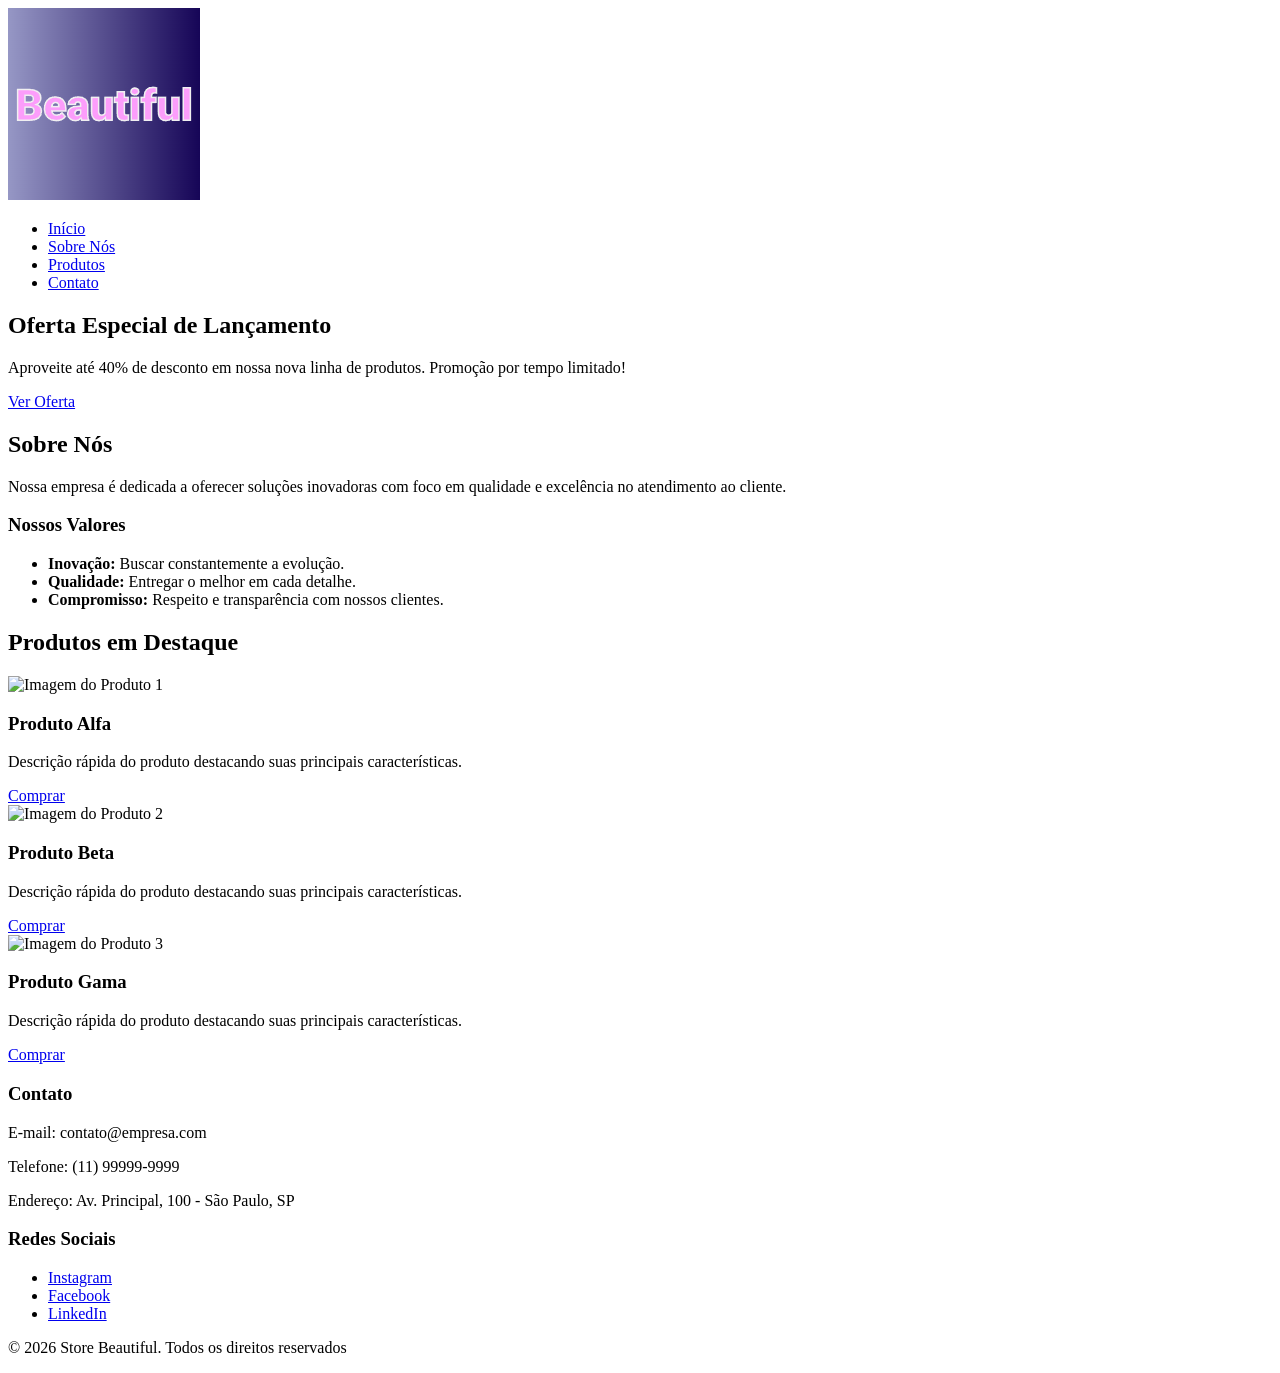
==== index.html @ 34e8301e "feat: Inicialização do projeto Store Beautiful com estrutura HTML5 e recursos de favicon - Adicionad" ====
<!DOCTYPE html>
<html lang="pt-BR">

<head>
    <meta charset="UTF-8">
    <meta name="viewport" content="width=device-width, initial-scale=1.0">
    <title>Beautiful</title>

    <link rel="icon" type="image/x-icon" href="./assets/images/favicon/favicon.ico">

</head>

<body>

    <!-- 1. Cabeçalho -->
    <header>
        <a href="#">
            <img src="./assets/images/favicon/web-app-manifest-192x192.png" alt="Logotipo da Empresa">
        </a>
        <nav>
            <ul>
                <li><a href="#inicio">Início</a></li>
                <li><a href="#sobre">Sobre Nós</a></li>
                <li><a href="produtos.html">Produtos</a></li>
                <li><a href="contato.html">Contato</a></li>
            </ul>
        </nav>
    </header>

    <main>
        <!-- 2. Banner Promocional -->
        <section id="inicio">
            <h1>Oferta Especial de Lançamento</h1>
            <p>Aproveite até 40% de desconto em nossa nova linha de produtos. Promoção por tempo limitado!</p>
            <a href="#produtos">Ver Oferta</a>
        </section>

        <!-- 3. Sobre Nós -->
        <section id="sobre">
            <h2>Sobre Nós</h2>
            <p>Nossa empresa é dedicada a oferecer soluções inovadoras com foco em qualidade e excelência no atendimento
                ao cliente.</p>

            <h3>Nossos Valores</h3>
            <ul>
                <li><strong>Inovação:</strong> Buscar constantemente a evolução.</li>
                <li><strong>Qualidade:</strong> Entregar o melhor em cada detalhe.</li>
                <li><strong>Compromisso:</strong> Respeito e transparência com nossos clientes.</li>
            </ul>
        </section>

        <!-- 4. Produtos em Destaque -->
        <section id="produtos">
            <h2>Produtos em Destaque</h2>

            <article>
                <img src="produto1.jpg" alt="Imagem do Produto 1">
                <h3>Produto Alfa</h3>
                <p>Descrição rápida do produto destacando suas principais características.</p>
                <a href="#">Comprar</a>
            </article>

            <article>
                <img src="produto2.jpg" alt="Imagem do Produto 2">
                <h3>Produto Beta</h3>
                <p>Descrição rápida do produto destacando suas principais características.</p>
                <a href="#">Comprar</a>
            </article>

            <article>
                <img src="produto3.jpg" alt="Imagem do Produto 3">
                <h3>Produto Gama</h3>
                <p>Descrição rápida do produto destacando suas principais características.</p>
                <a href="#">Comprar</a>
            </article>
        </section>
    </main>

    <!-- 5. Rodapé -->
    <footer id="contato">
        <div>
            <h3>Contato</h3>
            <p>E-mail: contato@empresa.com</p>
            <p>Telefone: (11) 99999-9999</p>
            <p>Endereço: Av. Principal, 100 - São Paulo, SP</p>
        </div>

        <div>
            <h3>Redes Sociais</h3>
            <ul>
                <li><a href="#">Instagram</a></li>
                <li><a href="#">Facebook</a></li>
                <li><a href="#">LinkedIn</a></li>
            </ul>
        </div>

        <p>&copy; 2026 Store Beautiful. Todos os direitos reservados
    </footer>

</body>

</html>
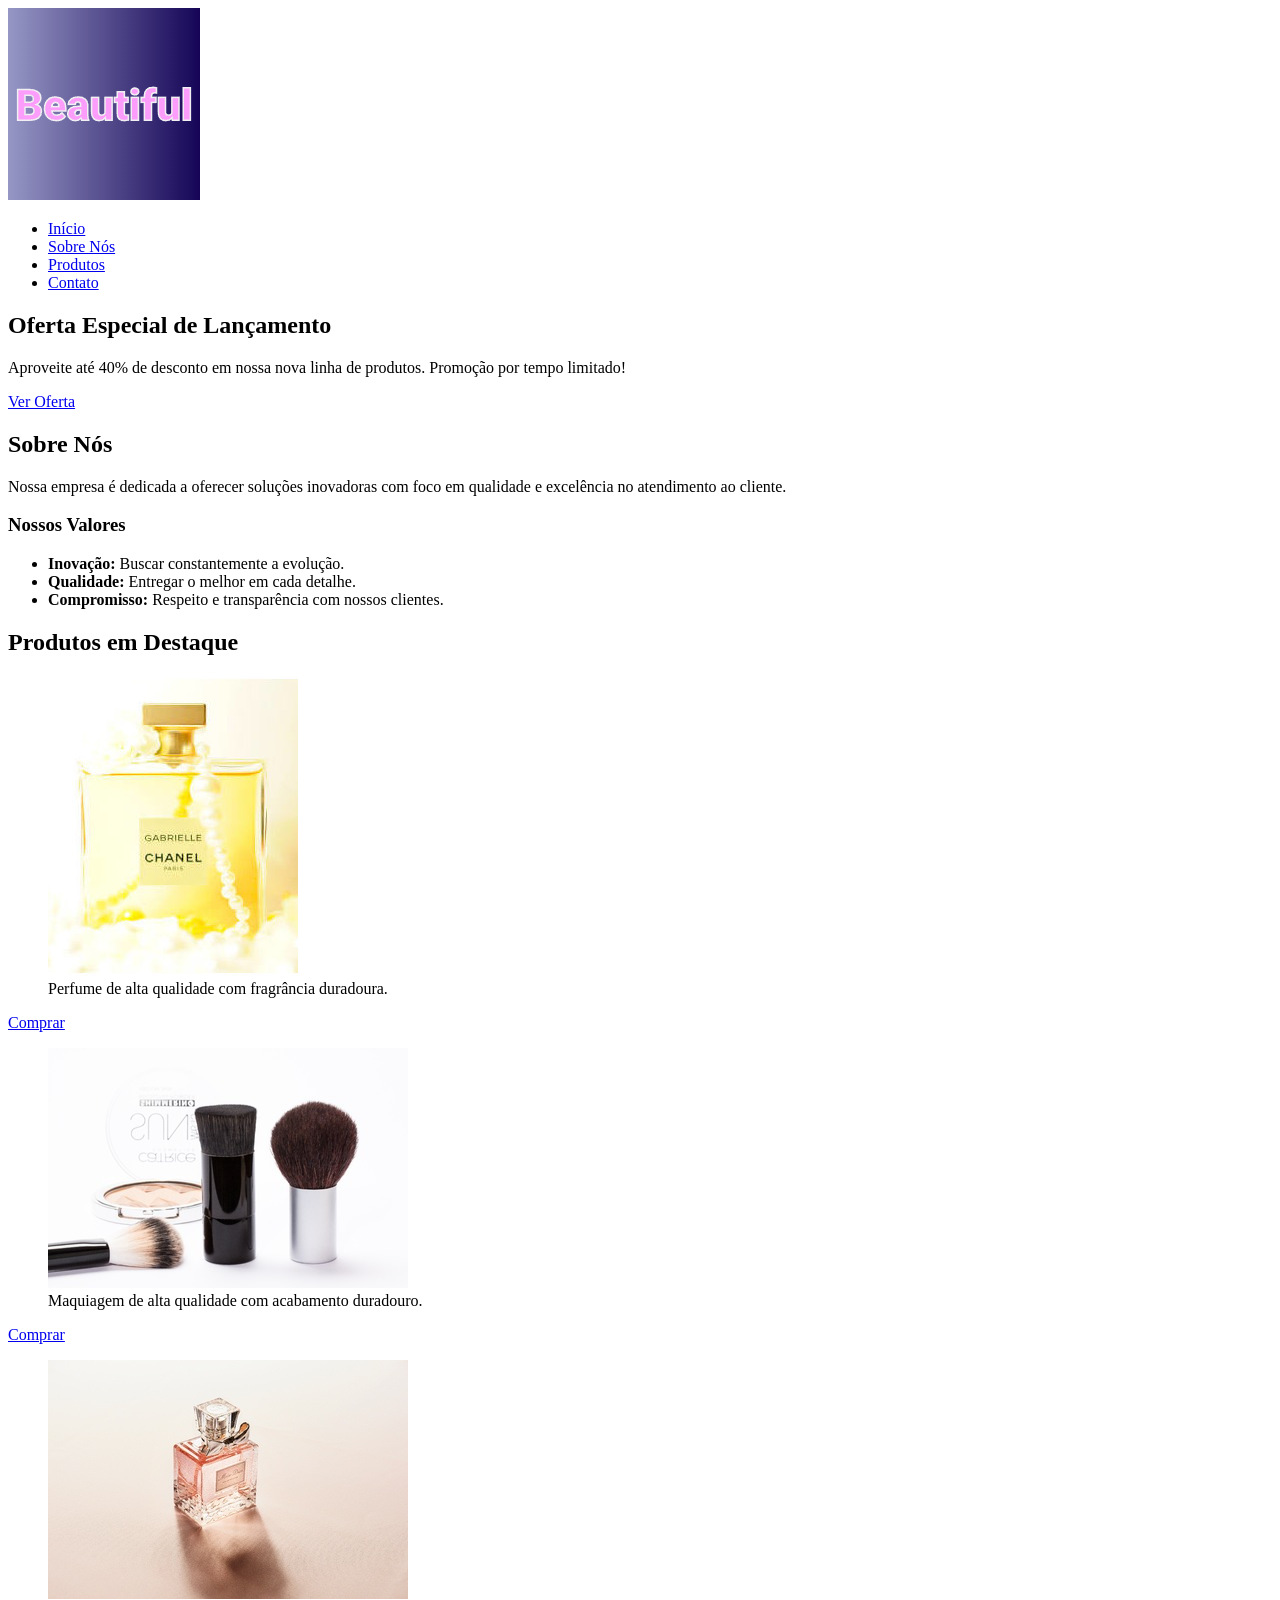
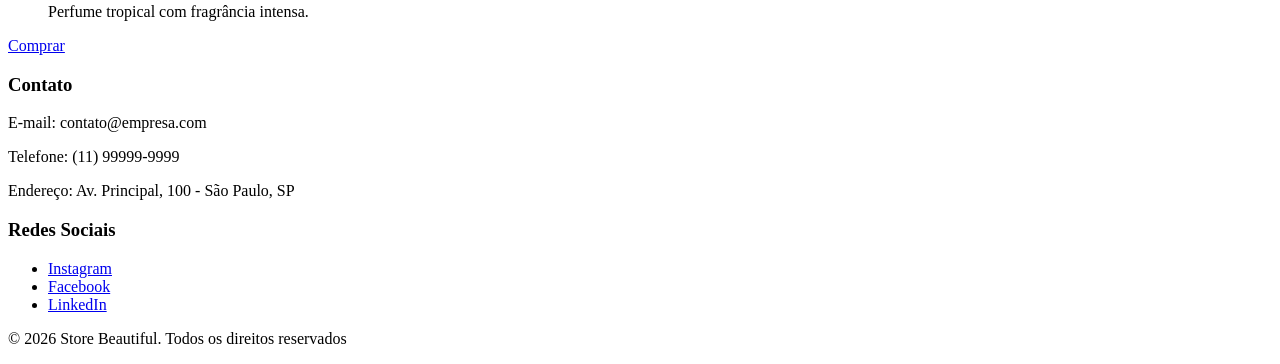
==== commit ca6598cd: "Adicionando id nos produtos e criando a seção vitrine" ====
--- a/index.html
+++ b/index.html
@@ -54,25 +54,41 @@
             <h2>Produtos em Destaque</h2>
 
             <article>
-                <img src="produto1.jpg" alt="Imagem do Produto 1">
-                <h3>Produto Alfa</h3>
-                <p>Descrição rápida do produto destacando suas principais características.</p>
-                <a href="#">Comprar</a>
+
+                <figure>
+                    <img src="./assets/images/produtos/produto1.jpg" alt="Imagem do Produto 1" loading="lazy">
+                    <figcaption>
+                        Perfume de alta qualidade com fragrância duradoura.</p>
+                    </figcaption>
+                </figure>
+                <a href="produtos.html/#Produto01">Comprar</a>
+
             </article>
 
             <article>
-                <img src="produto2.jpg" alt="Imagem do Produto 2">
-                <h3>Produto Beta</h3>
-                <p>Descrição rápida do produto destacando suas principais características.</p>
-                <a href="#">Comprar</a>
+
+                <figure>
+                    <img src="./assets/images/produtos/produto2.jpg" alt="Imagem do Produto 2" loading="lazy">
+                    <figcaption>
+                        Maquiagem de alta qualidade com acabamento duradouro.</p>
+                    </figcaption>
+                </figure>
+                <a href="produtos.html/#Produto02">Comprar</a>
+
             </article>
 
             <article>
-                <img src="produto3.jpg" alt="Imagem do Produto 3">
-                <h3>Produto Gama</h3>
-                <p>Descrição rápida do produto destacando suas principais características.</p>
-                <a href="#">Comprar</a>
+
+                <figure>
+                    <img src="./assets/images/produtos/produto3.jpg" alt="Imagem do Produto 3" loading="lazy">
+                    <figcaption>
+                        Perfume tropical com fragrância intensa.</p>
+                    </figcaption>
+                </figure>
+                <a href="produtos.html/#Produto03">Comprar</a>
+
             </article>
+
         </section>
     </main>
 
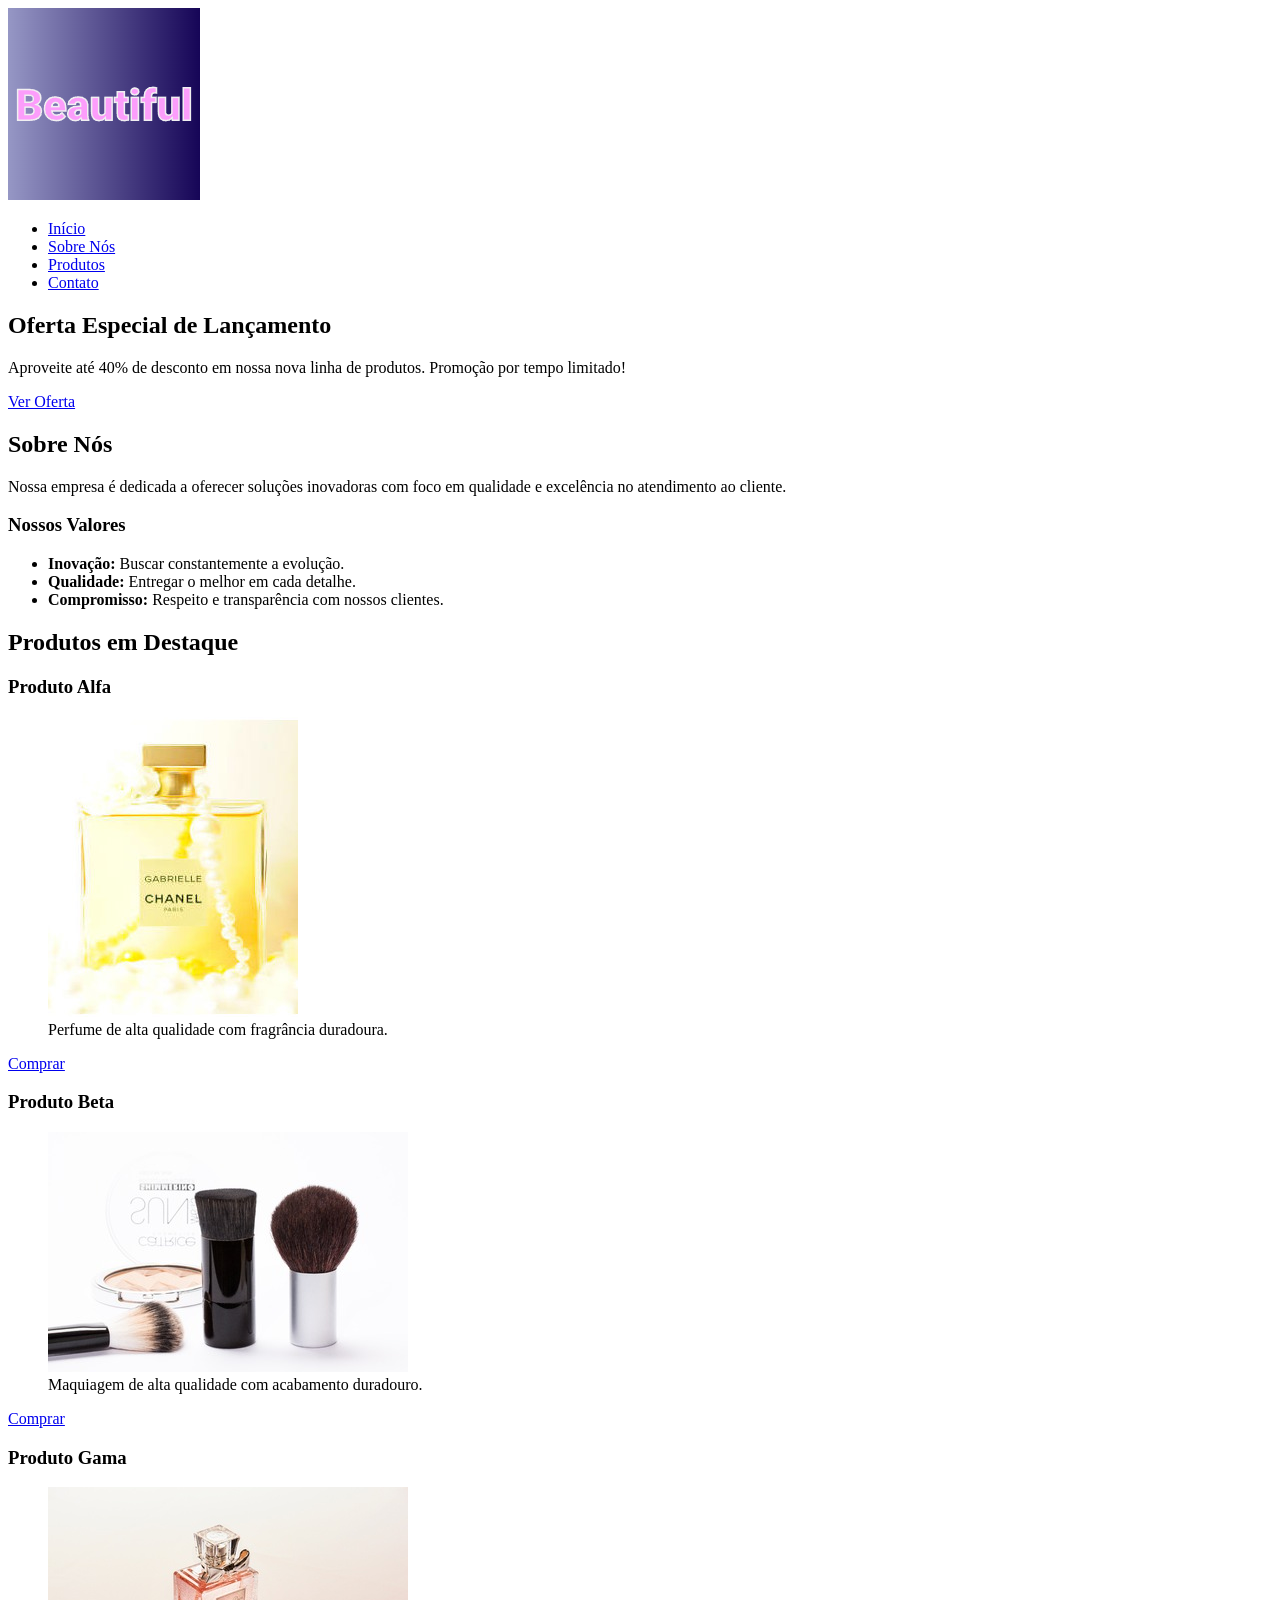
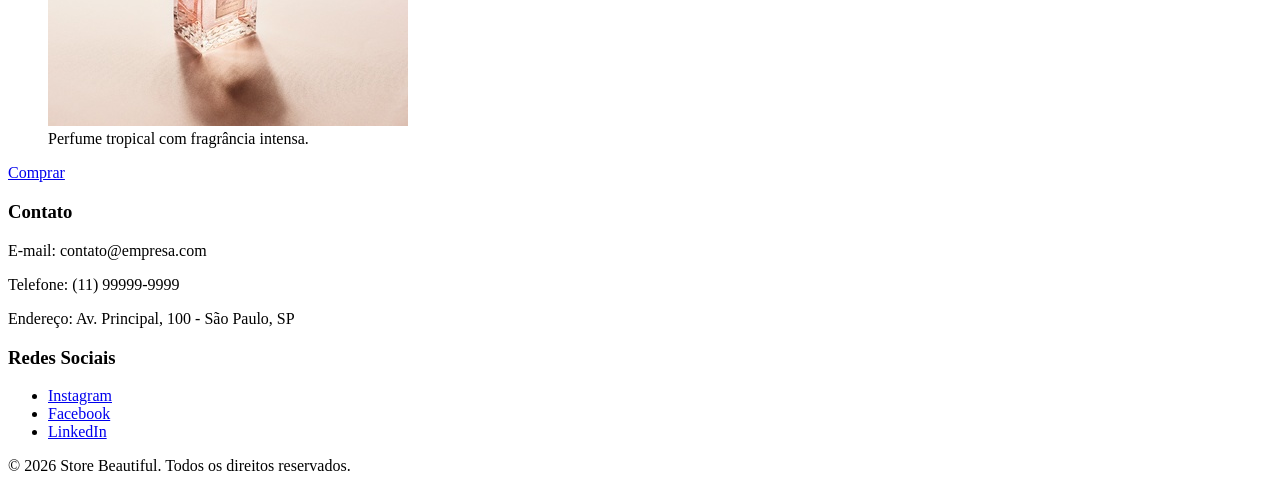
==== commit 3f9531c1: "melhorias no modal e corrigi pequenos bugs" ====
--- a/index.html
+++ b/index.html
@@ -54,38 +54,38 @@
             <h2>Produtos em Destaque</h2>
 
             <article>
-
+                <h3>Produto Alfa</h3>
                 <figure>
                     <img src="./assets/images/produtos/produto1.jpg" alt="Imagem do Produto 1" loading="lazy">
                     <figcaption>
                         Perfume de alta qualidade com fragrância duradoura.</p>
                     </figcaption>
                 </figure>
-                <a href="produtos.html/#Produto01">Comprar</a>
+                <a href="produtos.html#Produto01">Comprar</a>
 
             </article>
 
             <article>
-
+                <h3>Produto Beta</h3>
                 <figure>
                     <img src="./assets/images/produtos/produto2.jpg" alt="Imagem do Produto 2" loading="lazy">
                     <figcaption>
                         Maquiagem de alta qualidade com acabamento duradouro.</p>
                     </figcaption>
                 </figure>
-                <a href="produtos.html/#Produto02">Comprar</a>
+                <a href="produtos.html#Produto02">Comprar</a>
 
             </article>
 
             <article>
-
+                <h3>Produto Gama</h3>
                 <figure>
                     <img src="./assets/images/produtos/produto3.jpg" alt="Imagem do Produto 3" loading="lazy">
                     <figcaption>
                         Perfume tropical com fragrância intensa.</p>
                     </figcaption>
                 </figure>
-                <a href="produtos.html/#Produto03">Comprar</a>
+                <a href="produtos.html#Produto03">Comprar</a>
 
             </article>
 
@@ -110,7 +110,7 @@
             </ul>
         </div>
 
-        <p>&copy; 2026 Store Beautiful. Todos os direitos reservados
+        <p>&copy; 2026 Store Beautiful. Todos os direitos reservados.</p>
     </footer>
 
 </body>
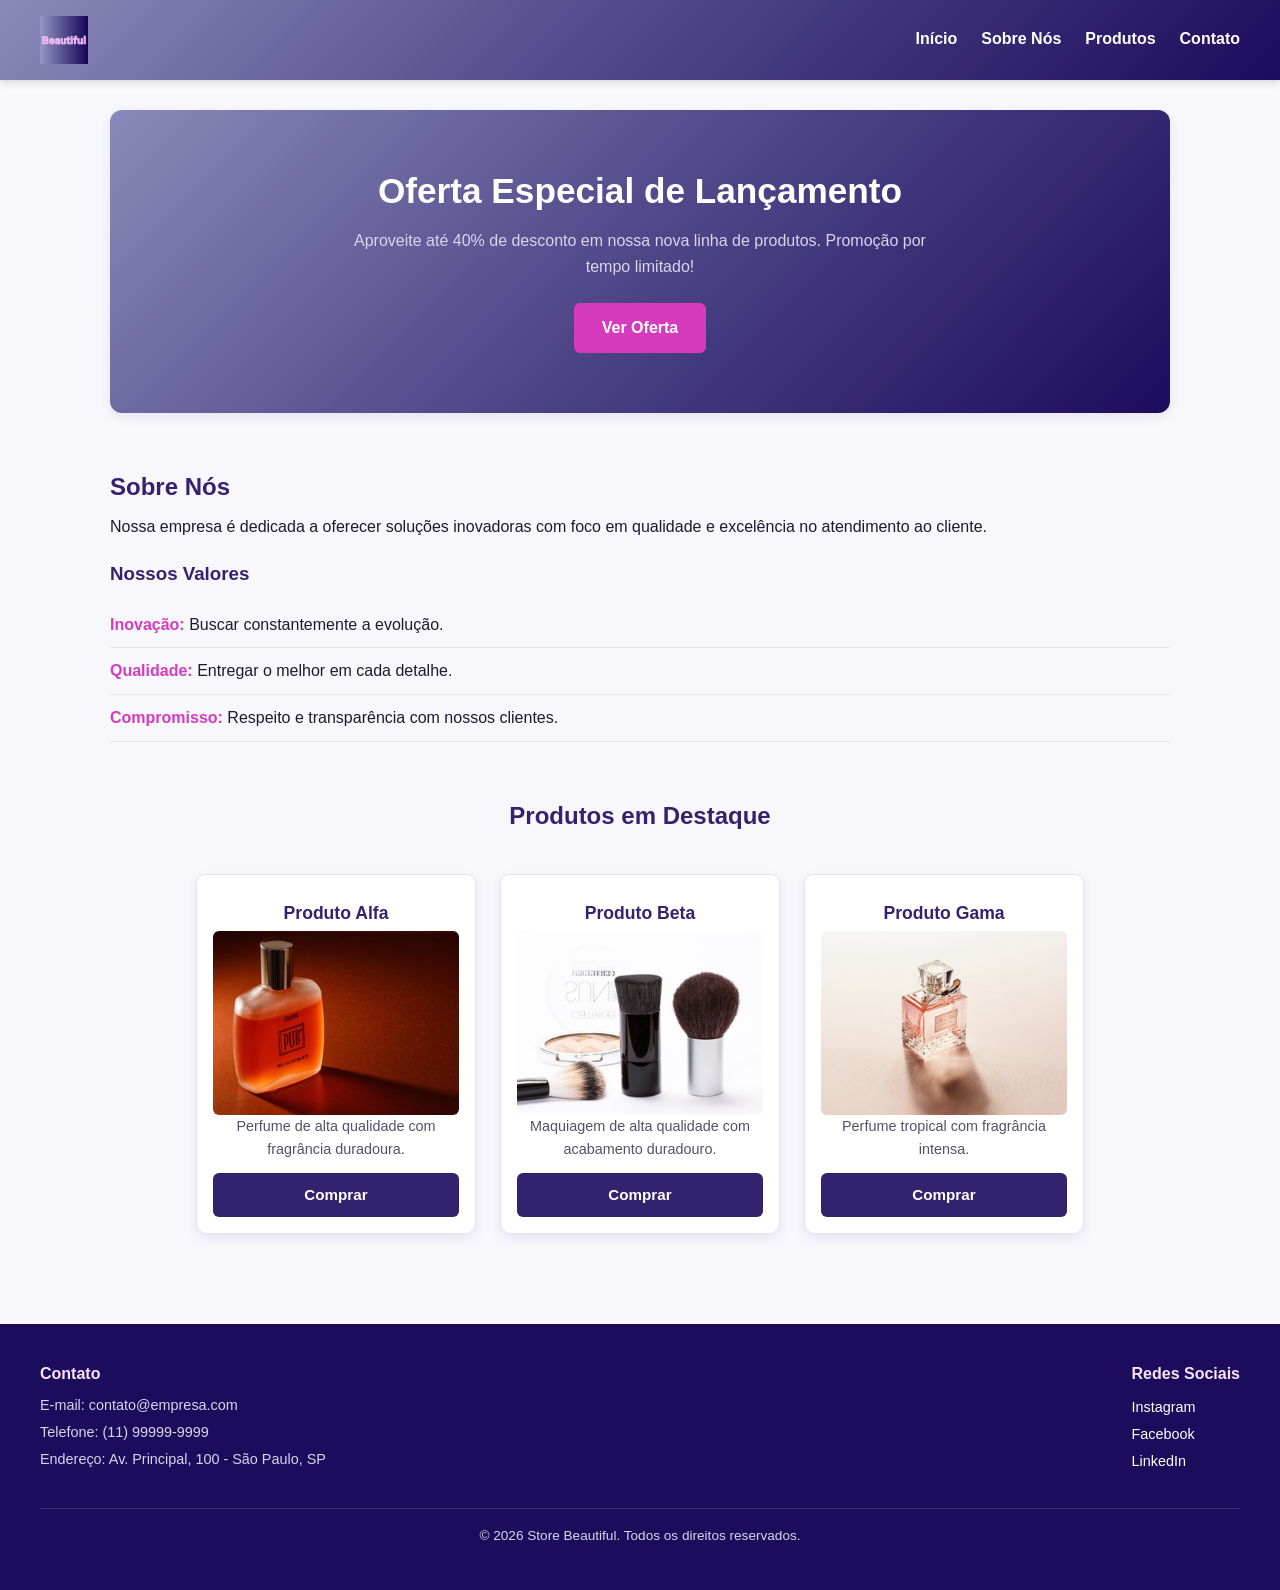
==== commit 99028a3d: "Criado o CSS - style externo e adicionado o link do meu linkdin" ====
--- a/index.html
+++ b/index.html
@@ -5,8 +5,8 @@
     <meta charset="UTF-8">
     <meta name="viewport" content="width=device-width, initial-scale=1.0">
     <title>Beautiful</title>
-
     <link rel="icon" type="image/x-icon" href="./assets/images/favicon/favicon.ico">
+    <link rel="stylesheet" href="assets/css/style.css">
 
 </head>
 
@@ -106,7 +106,7 @@
             <ul>
                 <li><a href="#">Instagram</a></li>
                 <li><a href="#">Facebook</a></li>
-                <li><a href="#">LinkedIn</a></li>
+                <li><a href="https://linkedin.com/in/jonatas-ferreira-011aa526">LinkedIn</a></li>
             </ul>
         </div>
 
--- a/assets/css/style.css
+++ b/assets/css/style.css
@@ -0,0 +1,709 @@
+/* ==========================================================================
+   ESTILO.CSS
+   Projeto: loja_cuidados / Store Beautiful
+   Aplica-se a: index.html, produtos.html, contato.html
+   ========================================================================== */
+
+/* --------------------------------------------------------------------------
+   0. RESET MODERNO & CONFIGURAÇÕES BASE
+   Garante comportamento consistente entre navegadores diferentes.
+   -------------------------------------------------------------------------- */
+
+/* Box sizing universal: inclui bordas e paddings no cálculo de largura/altura */
+*,
+*::before,
+*::after {
+  box-sizing: border-box;
+}
+
+/* Zerando margens e paddings padrão */
+* {
+  margin: 0;
+  padding: 0;
+}
+
+/* Comportamento padrão: rolagem suave para todos os usuários */
+html {
+  scroll-behavior: smooth;
+}
+
+/* Acessibilidade: cancela a animação se o usuário ativou "Reduzir Movimento" no sistema */
+@media (prefers-reduced-motion: reduce) {
+  html {
+    scroll-behavior: auto;
+  }
+}
+
+/* Configurações fundamentais do Corpo */
+body {
+  min-height: 100dvh; /* dvh evita que a barra do navegador mobile corte a página */
+  font-family: "Segoe UI", Arial, Helvetica, sans-serif;
+  font-size: 1rem; /* 16px por padrão */
+  line-height: 1.6;
+  color: var(--cor-texto);
+  background-color: var(--cor-fundo);
+
+  /* 
+   * Suavização de fontes no ecossistema Apple (macOS e iOS).
+   * Força a renderização por escala de cinza, reduzindo o peso visual
+   * das fontes e prevenindo borrões em textos claros sobre fundos escuros.
+   */
+  -webkit-font-smoothing: antialiased;
+  -moz-osx-font-smoothing: grayscale;
+}
+
+/* Responsividade de mídias: impede que imagens estourem o container */
+img,
+picture,
+video,
+canvas,
+svg {
+  display: block;
+  max-width: 100%;
+  height: auto;
+}
+
+/* Padronização de elementos de entrada com a fonte da página */
+input,
+button,
+textarea,
+select {
+  font: inherit;
+}
+
+/* Evita que textos muito longos quebrem o layout */
+p,
+h1,
+h2,
+h3,
+h4,
+h5,
+h6 {
+  overflow-wrap: break-word;
+}
+
+/* ==========================================================================
+   1. VARIÁVEIS GLOBAIS (DESIGN SYSTEM & PALETA DA MARCA)
+   ========================================================================== */
+:root {
+  /* --- Primary Color (Roxo / Índigo Profundo do Ícone) --- */
+  --cor-primaria-100: #d8d5ed;
+  --cor-primaria-200: #a9a2d6;
+  --cor-primaria: #33236e; /* Tom base corporativo */
+  --cor-primaria-800: #20134a;
+  --cor-primaria-900: #1c0c5c; /* Tom mais escuro do gradiente */
+
+  /* --- Secondary Color #1 (Destaque / Ações / Rosa Magenta "Beautiful") --- */
+  --cor-destaque-100: #fde2fc;
+  --cor-destaque-200: #f89df1;
+  --cor-destaque: #d63bbd; /* Tom base de botões, links e chamadas de ação */
+  --cor-destaque-800: #9c1f88;
+  --cor-destaque-900: #630c56;
+
+  /* --- Secondary Color #2 (Apoio / Lavandas e Violetas do Ícone) --- */
+  --cor-secundaria-100: #e4e2f2; /* Usado em bordas e divisores */
+  --cor-secundaria-200: #b5b1d9;
+  --cor-secundaria: #8a89ba; /* Tom claro da parte superior do ícone */
+  --cor-secundaria-800: #544c8c;
+  --cor-secundaria-900: #2a2257;
+
+  /* --- Neutros e Interface --- */
+  --cor-fundo: #f8f7fc; /* Fundo suave com leve toque frio/lavanda */
+  --cor-superficie: #ffffff;
+  --cor-texto: #1d1a2e; /* Escuro profundo sintonizado com a paleta */
+  --cor-texto-suave: #53506b;
+  --cor-texto-claro: #ffffff;
+  --cor-borda: var(--cor-secundaria-100);
+
+  /* --- Alertas e Feedback Semântico --- */
+  --cor-sucesso: #2e7d32;
+  --cor-sucesso-fundo: #e8f5e9;
+  --cor-aviso: #ed6c02;
+  --cor-aviso-fundo: #fff4e5;
+  --cor-erro: #c62828;
+  --cor-erro-fundo: #ffebee;
+  --cor-info: #0288d1;
+  --cor-info-fundo: #e3f2fd;
+
+  /* --- Efeitos Visuais (Sombras com sub-tom arroxeado) --- */
+  --sombra-card: 0 4px 12px rgba(28, 12, 92, 0.08);
+  --sombra-hover: 0 8px 20px rgba(28, 12, 92, 0.16);
+  --transicao-padrao: 0.2s ease;
+
+  /* --- Gradiente do Ícone (Conectado dinamicamente às variáveis acima) --- */
+  --gradiente-inicio: var(--cor-secundaria);
+  --gradiente-meio: var(--cor-secundaria-800);
+  --gradiente-fim: var(--cor-primaria-900);
+
+  /* Atalho reutilizável para o gradiente completo */
+  --bg-gradiente-icone: linear-gradient(
+    135deg,
+    var(--gradiente-inicio) 0%,
+    var(--gradiente-meio) 45%,
+    var(--gradiente-fim) 100%
+  );
+}
+
+/* --------------------------------------------------------------------------
+   2. TIPOGRAFIA E ESTRUTURA GERAL
+   -------------------------------------------------------------------------- */
+h1,
+h2,
+h3 {
+  color: var(--cor-primaria);
+  margin-bottom: 0.75rem;
+  line-height: 1.2;
+}
+
+/* Container centralizador principal */
+main {
+  max-width: 1100px;
+  margin: 0 auto;
+  padding: 0 20px;
+}
+
+/* --------------------------------------------------------------------------
+   3. HEADER E NAVEGAÇÃO
+   -------------------------------------------------------------------------- */
+header {
+  display: flex;
+  justify-content: space-between;
+  align-items: center;
+  background: var(--bg-gradiente-icone);
+  padding: 16px 40px;
+  flex-wrap: wrap;
+  gap: 16px;
+  box-shadow: 0 2px 8px rgba(0, 0, 0, 0.15);
+}
+
+header a {
+  display: flex;
+  align-items: center;
+  text-decoration: none;
+}
+
+header img {
+  max-height: 48px;
+  width: auto;
+}
+
+nav ul {
+  display: flex;
+  list-style: none;
+  gap: 24px;
+  flex-wrap: wrap;
+}
+
+nav a {
+  color: var(--cor-texto-claro);
+  text-decoration: none;
+  font-weight: 600;
+  padding: 4px 0;
+  border-bottom: 2px solid transparent;
+  transition:
+    color var(--transicao-padrao),
+    border-color var(--transicao-padrao);
+}
+
+/* Efeito hover e foco acessível no menu com indicador inferior */
+nav a:hover,
+nav a:focus-visible {
+  color: var(--cor-destaque-100);
+  border-bottom-color: var(--cor-destaque-100);
+  outline: none;
+}
+
+/* --------------------------------------------------------------------------
+   4. SEÇÃO HERO / "INÍCIO" E "SOBRE NÓS" (index.html)
+   -------------------------------------------------------------------------- */
+#inicio {
+  text-align: center;
+  background: var(
+    --bg-gradiente-icone
+  ); /* Aplicação do gradiente para destaque */
+  color: var(--cor-texto-claro);
+  padding: 60px 20px;
+  margin: 30px 0 40px;
+  border-radius: 12px;
+  box-shadow: var(--sombra-card);
+}
+
+#inicio h1 {
+  color: var(--cor-texto-claro);
+  font-size: 2.2rem;
+}
+
+#inicio p {
+  max-width: 600px;
+  margin: 16px auto 24px;
+  color: var(--cor-primaria-100);
+}
+
+#inicio a {
+  display: inline-block;
+  background-color: var(--cor-destaque);
+  color: var(--cor-texto-claro);
+  text-decoration: none;
+  font-weight: 600;
+  padding: 12px 28px;
+  border-radius: 6px;
+  transition:
+    background-color var(--transicao-padrao),
+    transform var(--transicao-padrao),
+    box-shadow var(--transicao-padrao);
+}
+
+#inicio a:hover {
+  background-color: var(--cor-destaque-800);
+  transform: translateY(-2px);
+  box-shadow: 0 4px 12px rgba(214, 59, 189, 0.3);
+}
+
+#inicio a:focus-visible {
+  outline: 3px solid var(--cor-destaque-100);
+  outline-offset: 3px;
+}
+
+#inicio a:active {
+  transform: translateY(0);
+}
+
+#sobre {
+  padding: 20px 0 40px;
+}
+
+/* Espaçamento do subtítulo "Nossos Valores" */
+#sobre h3 {
+  margin-top: 24px;
+  margin-bottom: 16px;
+}
+
+#sobre ul {
+  list-style: none;
+  margin-top: 16px;
+}
+
+#sobre li {
+  padding: 10px 0;
+  border-bottom: 1px solid var(--cor-borda);
+}
+
+#sobre li strong {
+  color: var(--cor-destaque);
+}
+
+/* --------------------------------------------------------------------------
+   5. CARDS DE PRODUTO (index.html e produtos.html)
+   -------------------------------------------------------------------------- */
+
+/* '>' seleciona filhos diretos de <main>; '^=' busca IDs que começam com "Produto" */
+#produtos,
+main > section[id^="Produto"] {
+  padding: 20px 0 50px;
+  display: flex;
+  flex-wrap: wrap;
+  gap: 24px;
+  justify-content: center;
+}
+
+/* O título dentro de uma section flexível ocupa 100% da linha */
+#produtos > h2,
+section[id^="Produto"] > h2 {
+  flex-basis: 100%;
+  text-align: center;
+  margin-bottom: 20px;
+}
+
+/* Card individual */
+article {
+  background-color: var(--cor-superficie);
+  border: 1px solid var(--cor-borda);
+  border-radius: 10px;
+  padding: 16px;
+  max-width: 280px;
+  width: 100%;
+  text-align: center;
+  box-shadow: var(--sombra-card);
+  display: flex;
+  flex-direction: column;
+  transition:
+    transform var(--transicao-padrao),
+    box-shadow var(--transicao-padrao);
+}
+
+article:hover {
+  transform: translateY(-4px);
+  box-shadow: var(--sombra-hover);
+}
+
+article img {
+  width: 100%;
+  aspect-ratio: 4 / 3;
+  object-fit: cover;
+  border-radius: 6px;
+}
+
+article h3 {
+  margin: 12px 0 6px;
+  font-size: 1.1rem;
+}
+
+article figcaption {
+  color: var(--cor-texto-suave);
+  font-size: 0.9rem;
+  flex-grow: 1; /* Garante que os botões fiquem alinhados no rodapé do card */
+}
+
+article p {
+  font-weight: 700;
+  color: var(--cor-destaque);
+  margin: 12px 0;
+  font-size: 1.1rem;
+}
+
+/* Botões de Ação do Card */
+article a,
+article button {
+  display: inline-block;
+  background-color: var(--cor-primaria);
+  color: var(--cor-texto-claro);
+  text-decoration: none;
+  border: none;
+  font-size: 0.95rem;
+  font-weight: 600;
+  padding: 10px 18px;
+  border-radius: 6px;
+  cursor: pointer;
+  margin-top: auto;
+  transition:
+    background-color var(--transicao-padrao),
+    transform var(--transicao-padrao);
+}
+
+article a:hover,
+article button:hover {
+  background-color: var(--cor-primaria-800);
+}
+
+article a:focus-visible,
+article button:focus-visible {
+  outline: 3px solid var(--cor-destaque);
+  outline-offset: 2px;
+}
+
+article a:active,
+article button:active {
+  transform: scale(0.98);
+}
+
+/* --------------------------------------------------------------------------
+   6. MODAL DIALOG "EM CONSTRUÇÃO" (produtos.html)
+   -------------------------------------------------------------------------- */
+dialog#meuModal {
+  border: none;
+  border-radius: 10px;
+  padding: 30px;
+  max-width: 380px;
+  width: 90%;
+  margin: auto;
+  text-align: center;
+  box-shadow: 0 8px 24px rgba(28, 12, 92, 0.25);
+  background-color: var(--cor-superficie);
+}
+
+/* Animação suave para abertura do modal */
+dialog#meuModal[open] {
+  animation: modalFadeIn 0.25s ease-out;
+}
+
+@keyframes modalFadeIn {
+  from {
+    opacity: 0;
+    transform: scale(0.95);
+  }
+  to {
+    opacity: 1;
+    transform: scale(1);
+  }
+}
+
+dialog#meuModal::backdrop {
+  background-color: rgba(28, 12, 92, 0.6);
+  backdrop-filter: blur(3px);
+}
+
+dialog#meuModal p {
+  margin: 12px 0 20px;
+  color: var(--cor-texto-suave);
+}
+
+dialog#meuModal button {
+  background-color: var(--cor-primaria);
+  color: var(--cor-texto-claro);
+  border: none;
+  padding: 10px 24px;
+  border-radius: 6px;
+  cursor: pointer;
+  font-weight: 600;
+  transition: background-color var(--transicao-padrao);
+}
+
+dialog#meuModal button:hover {
+  background-color: var(--cor-primaria-800);
+}
+
+dialog#meuModal button:focus-visible {
+  outline: 3px solid var(--cor-destaque);
+  outline-offset: 2px;
+}
+
+/* --------------------------------------------------------------------------
+   7. FORMULÁRIO DE CONTATO, ALERTAS E FAQ (contato.html)
+   -------------------------------------------------------------------------- */
+.formulario-secao {
+  max-width: 600px;
+  margin: 40px auto;
+  padding: 30px;
+  background-color: var(--cor-superficie);
+  border: 1px solid var(--cor-borda);
+  border-radius: 10px;
+  box-shadow: var(--sombra-card);
+}
+
+.formulario-secao h1 {
+  text-align: center;
+  margin-bottom: 24px;
+}
+
+.formulario-secao form div {
+  margin-bottom: 16px;
+}
+
+.formulario-secao label {
+  display: block;
+  font-weight: 600;
+  margin-bottom: 6px;
+  color: var(--cor-primaria);
+}
+
+.formulario-secao input,
+.formulario-secao textarea {
+  width: 100%;
+  padding: 10px 12px;
+  border: 1px solid var(--cor-borda);
+  border-radius: 6px;
+  font-size: 1rem;
+  color: var(--cor-texto);
+  background-color: var(--cor-superficie);
+  transition:
+    border-color var(--transicao-padrao),
+    box-shadow var(--transicao-padrao);
+}
+
+/* Foco amigável em inputs com realce na cor de destaque da paleta (#d63bbd) */
+.formulario-secao input:focus,
+.formulario-secao textarea:focus {
+  outline: none;
+  border-color: var(--cor-destaque);
+  box-shadow: 0 0 0 3px rgba(214, 59, 189, 0.25);
+}
+
+.formulario-secao button {
+  width: 100%;
+  background-color: var(--cor-primaria);
+  color: var(--cor-texto-claro);
+  border: none;
+  padding: 12px;
+  border-radius: 6px;
+  font-size: 1rem;
+  font-weight: 600;
+  cursor: pointer;
+  transition: background-color var(--transicao-padrao);
+}
+
+.formulario-secao button:hover {
+  background-color: var(--cor-primaria-800);
+}
+
+.formulario-secao button:focus-visible {
+  outline: 3px solid var(--cor-destaque);
+  outline-offset: 2px;
+}
+
+.formulario-secao button:active {
+  transform: scale(0.99);
+}
+
+/* COMPONENTES DE ALERTA (Para respostas de envio de formulário) */
+.alerta {
+  padding: 12px 16px;
+  border-radius: 6px;
+  margin-bottom: 16px;
+  font-size: 0.95rem;
+  border: 1px solid transparent;
+}
+
+.alerta-sucesso {
+  background-color: var(--cor-sucesso-fundo);
+  color: var(--cor-sucesso);
+  border-color: var(--cor-sucesso);
+}
+
+.alerta-aviso {
+  background-color: var(--cor-aviso-fundo);
+  color: var(--cor-aviso);
+  border-color: var(--cor-aviso);
+}
+
+.alerta-erro {
+  background-color: var(--cor-erro-fundo);
+  color: var(--cor-erro);
+  border-color: var(--cor-erro);
+}
+
+.alerta-info {
+  background-color: var(--cor-info-fundo);
+  color: var(--cor-info);
+  border-color: var(--cor-info);
+}
+
+/* Informações Institucionais e Localização */
+.informacoes-institucionais,
+.localizacao,
+#faq {
+  max-width: 600px;
+  margin: 0 auto 40px;
+  padding: 0 10px;
+}
+
+.informacoes-institucionais address {
+  font-style: normal;
+  line-height: 1.8;
+}
+
+.localizacao iframe {
+  width: 100%;
+  border-radius: 10px;
+  margin-top: 12px;
+  border: 0;
+}
+
+/* Sanfona FAQ (details e summary) */
+#faq details {
+  background-color: var(--cor-superficie);
+  border: 1px solid var(--cor-borda);
+  border-radius: 8px;
+  padding: 12px 16px;
+  margin-bottom: 10px;
+  transition: border-color var(--transicao-padrao);
+}
+
+#faq details[open] {
+  border-color: var(--cor-secundaria);
+}
+
+#faq summary {
+  font-weight: 600;
+  cursor: pointer;
+  color: var(--cor-primaria);
+}
+
+#faq summary:focus-visible {
+  outline: 2px solid var(--cor-destaque);
+  outline-offset: 4px;
+}
+
+#faq p {
+  margin-top: 10px;
+  color: var(--cor-texto-suave);
+}
+
+/* --------------------------------------------------------------------------
+   8. RODAPÉ (FOOTER)
+   -------------------------------------------------------------------------- */
+footer#contato {
+  display: flex;
+  justify-content: space-between;
+  flex-wrap: wrap;
+  gap: 24px;
+  background-color: var(
+    --cor-primaria-900
+  ); /* Tom roxo escuro de encerramento */
+  color: var(--cor-texto-claro);
+  padding: 40px;
+  margin-top: 40px;
+}
+
+footer#contato h3 {
+  color: var(
+    --cor-destaque-100
+  ); /* Alto contraste e destaque sobre o fundo escuro */
+  font-size: 1rem;
+  margin-bottom: 10px;
+}
+
+footer#contato p {
+  color: var(--cor-primaria-100);
+  font-size: 0.9rem;
+  margin-bottom: 4px;
+}
+
+footer#contato ul {
+  list-style: none;
+}
+
+footer#contato ul li a {
+  color: var(--cor-texto-claro);
+  text-decoration: none;
+  font-size: 0.9rem;
+  line-height: 1.9;
+  transition: color var(--transicao-padrao);
+}
+
+footer#contato ul li a:hover,
+footer#contato ul li a:focus-visible {
+  color: var(--cor-destaque-100);
+  outline: none;
+}
+
+/* Linha de Copyright */
+footer#contato > p {
+  width: 100%;
+  text-align: center;
+  border-top: 1px solid rgba(255, 255, 255, 0.15);
+  padding-top: 16px;
+  margin-top: 8px;
+  font-size: 0.85rem;
+  color: var(--cor-primaria-100);
+}
+
+/* --------------------------------------------------------------------------
+   9. RESPONSIVIDADE (MEDIA QUERIES)
+   Ajustes adaptativos para dispositivos móveis e tablets.
+   -------------------------------------------------------------------------- */
+@media (max-width: 700px) {
+  header {
+    flex-direction: column;
+    text-align: center;
+    padding: 20px;
+  }
+
+  nav ul {
+    justify-content: center;
+    gap: 16px;
+  }
+
+  #inicio {
+    padding: 40px 15px;
+  }
+
+  .formulario-secao {
+    padding: 20px 15px;
+  }
+
+  footer#contato {
+    flex-direction: column;
+    text-align: center;
+    padding: 30px 20px;
+  }
+}
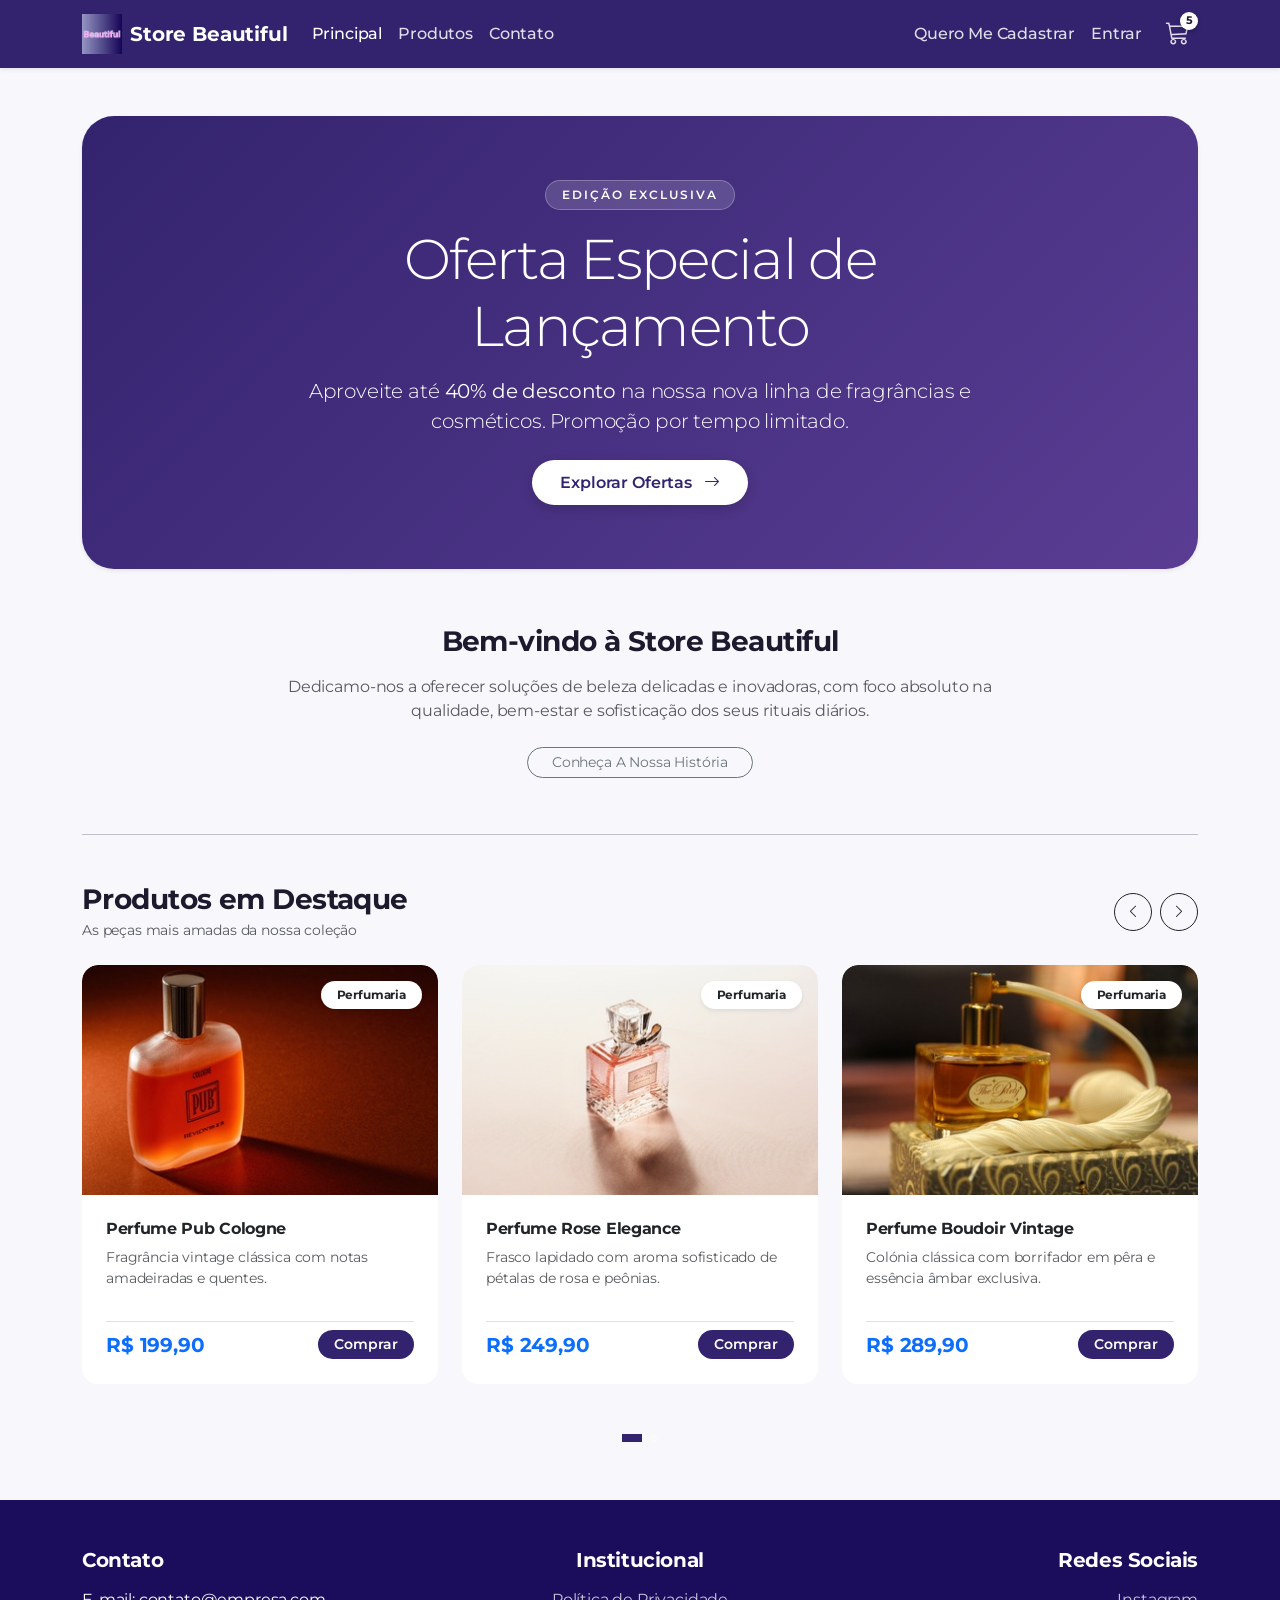
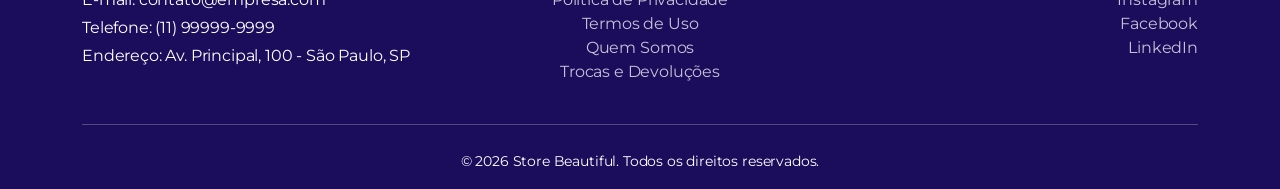
==== commit 19d41e22: "Adicionando o Bootstrap5" ====
--- a/index.html
+++ b/index.html
@@ -4,115 +4,352 @@
 <head>
     <meta charset="UTF-8">
     <meta name="viewport" content="width=device-width, initial-scale=1.0">
-    <title>Beautiful</title>
+    <title>Store Beautiful - Início</title>
     <link rel="icon" type="image/x-icon" href="./assets/images/favicon/favicon.ico">
+    <!-- Bootstrap 5 CSS -->
+    <link href="https://cdn.jsdelivr.net/npm/bootstrap@5.3.3/dist/css/bootstrap.min.css" rel="stylesheet">
+    <!-- Bootstrap Icons -->
+    <link rel="stylesheet" href="https://cdn.jsdelivr.net/npm/bootstrap-icons@1.11.3/font/bootstrap-icons.min.css">
+    <!-- CSS de Cores, Tipografia e Estilos Customizados -->
     <link rel="stylesheet" href="assets/css/style.css">
-
 </head>
 
 <body>
 
-    <!-- 1. Cabeçalho -->
-    <header>
-        <a href="#">
-            <img src="./assets/images/favicon/web-app-manifest-192x192.png" alt="Logotipo da Empresa">
-        </a>
-        <nav>
-            <ul>
-                <li><a href="#inicio">Início</a></li>
-                <li><a href="#sobre">Sobre Nós</a></li>
-                <li><a href="produtos.html">Produtos</a></li>
-                <li><a href="contato.html">Contato</a></li>
-            </ul>
-        </nav>
-    </header>
-
-    <main>
-        <!-- 2. Banner Promocional -->
-        <section id="inicio">
-            <h1>Oferta Especial de Lançamento</h1>
-            <p>Aproveite até 40% de desconto em nossa nova linha de produtos. Promoção por tempo limitado!</p>
-            <a href="#produtos">Ver Oferta</a>
+    <!-- Navbar Bootstrap -->
+    <nav class="navbar navbar-expand-lg navbar-dark navbar-custom sticky-top shadow-sm">
+        <div class="container">
+            <!-- Logótipo e Nome da Loja -->
+            <a class="navbar-brand d-flex align-items-center" href="index.html">
+                <img src="./assets/images/favicon/web-app-manifest-192x192.png" alt="Logótipo da Empresa" height="40"
+                    class="me-2">
+                <span class="fw-bold text-white">Store Beautiful</span>
+            </a>
+
+            <!-- Botão Menu Mobile -->
+            <button class="navbar-toggler" type="button" data-bs-toggle="collapse" data-bs-target="#navbarMain"
+                aria-controls="navbarMain" aria-expanded="false" aria-label="Alternar navegação">
+                <span class="navbar-toggler-icon"></span>
+            </button>
+
+            <div class="collapse navbar-collapse" id="navbarMain">
+                <!-- Menu do Lado Esquerdo (com a guia Produtos) -->
+                <ul class="navbar-nav me-auto mb-2 mb-lg-0">
+                    <li class="nav-item">
+                        <a class="nav-link active" href="index.html">Principal</a>
+                    </li>
+                    <li class="nav-item">
+                        <a class="nav-link" href="produtos.html">Produtos</a>
+                    </li>
+                    <li class="nav-item">
+                        <a class="nav-link" href="contato.html">Contato</a>
+                    </li>
+                </ul>
+
+                <!-- Menu do Lado Direito -->
+                <ul class="navbar-nav ms-auto mb-2 mb-lg-0 align-items-lg-center">
+                    <li class="nav-item">
+                        <a class="nav-link" href="#">Quero Me Cadastrar</a>
+                    </li>
+                    <li class="nav-item">
+                        <a class="nav-link" href="#">Entrar</a>
+                    </li>
+                    <!-- Ícone do Carrinho com Badge perfeitamente colada -->
+                    <li class="nav-item ms-lg-2">
+                        <a class="nav-link d-inline-flex align-items-center" href="#" aria-label="Carrinho de Compras">
+                            <div class="cart-icon-wrapper">
+                                <i class="bi bi-cart3 fs-4"></i>
+                                <span class="cart-badge">5</span>
+                            </div>
+                        </a>
+                    </li>
+                </ul>
+            </div>
+        </div>
+    </nav>
+
+    <!-- Conteúdo Principal - Página Inicial -->
+    <main class="container my-5">
+
+        <!-- Banner de Apresentação / Hero Elegante -->
+        <section class="hero-section text-center p-5 rounded-5 shadow-sm mb-5 position-relative overflow-hidden">
+            <div class="row justify-content-center py-3">
+                <div class="col-lg-9">
+                    <span class="badge rounded-pill hero-badge px-3 py-2 text-uppercase mb-3 fw-semibold">
+                        Edição Exclusiva
+                    </span>
+                    <h1 class="display-4 mb-3">
+                        Oferta Especial de Lançamento
+                    </h1>
+                    <p class="lead mb-4 opacity-90 fw-light">
+                        Aproveite até <strong>40% de desconto</strong> na nossa nova linha de fragrâncias e cosméticos.
+                        Promoção por tempo limitado.
+                    </p>
+                    <a href="produtos.html" class="btn btn-hero-offer rounded-pill fs-6">
+                        Explorar Ofertas <i class="bi bi-arrow-right ms-2"></i>
+                    </a>
+                </div>
+            </div>
         </section>
 
-        <!-- 3. Sobre Nós -->
-        <section id="sobre">
-            <h2>Sobre Nós</h2>
-            <p>Nossa empresa é dedicada a oferecer soluções inovadoras com foco em qualidade e excelência no atendimento
-                ao cliente.</p>
-
-            <h3>Nossos Valores</h3>
-            <ul>
-                <li><strong>Inovação:</strong> Buscar constantemente a evolução.</li>
-                <li><strong>Qualidade:</strong> Entregar o melhor em cada detalhe.</li>
-                <li><strong>Compromisso:</strong> Respeito e transparência com nossos clientes.</li>
-            </ul>
+        <!-- Mensagem de Boas-Vindas Revisitada -->
+        <section class="text-center my-5 py-2">
+            <div class="row justify-content-center">
+                <div class="col-md-8">
+                    <h2 class="h3 fw-bold mb-3">
+                        Bem-vindo à Store Beautiful
+                    </h2>
+                    <p class="text-muted leading-relaxed mb-4">
+                        Dedicamo-nos a oferecer soluções de beleza delicadas e inovadoras, com foco absoluto na
+                        qualidade, bem-estar e sofisticação dos seus rituais diários.
+                    </p>
+                    <a href="sobre.html" class="btn btn-outline-secondary btn-sm rounded-pill px-4">
+                        Conheça A Nossa História
+                    </a>
+                </div>
+            </div>
         </section>
 
-        <!-- 4. Produtos em Destaque -->
-        <section id="produtos">
-            <h2>Produtos em Destaque</h2>
-
-            <article>
-                <h3>Produto Alfa</h3>
-                <figure>
-                    <img src="./assets/images/produtos/produto1.jpg" alt="Imagem do Produto 1" loading="lazy">
-                    <figcaption>
-                        Perfume de alta qualidade com fragrância duradoura.</p>
-                    </figcaption>
-                </figure>
-                <a href="produtos.html#Produto01">Comprar</a>
-
-            </article>
-
-            <article>
-                <h3>Produto Beta</h3>
-                <figure>
-                    <img src="./assets/images/produtos/produto2.jpg" alt="Imagem do Produto 2" loading="lazy">
-                    <figcaption>
-                        Maquiagem de alta qualidade com acabamento duradouro.</p>
-                    </figcaption>
-                </figure>
-                <a href="produtos.html#Produto02">Comprar</a>
-
-            </article>
-
-            <article>
-                <h3>Produto Gama</h3>
-                <figure>
-                    <img src="./assets/images/produtos/produto3.jpg" alt="Imagem do Produto 3" loading="lazy">
-                    <figcaption>
-                        Perfume tropical com fragrância intensa.</p>
-                    </figcaption>
-                </figure>
-                <a href="produtos.html#Produto03">Comprar</a>
-
-            </article>
-
+        <hr class="my-5 opacity-10">
+
+        <!-- Produtos em Destaque (Carrossel Dinâmico) -->
+        <section class="my-5 position-relative">
+            <div class="d-flex justify-content-between align-items-center mb-4">
+                <div>
+                    <h2 class="h3 fw-bold mb-1">Produtos em Destaque</h2>
+                    <p class="text-muted small mb-0">As peças mais amadas da nossa coleção</p>
+                </div>
+
+                <!-- Controlo Manual do Carrossel (Botões Superiores) -->
+                <div class="d-flex gap-2">
+                    <button
+                        class="btn btn-outline-dark btn-sm rounded-circle d-flex align-items-center justify-content-center"
+                        type="button" data-bs-target="#carouselDestaques" data-bs-slide="prev"
+                        style="width: 38px; height: 38px;" aria-label="Anterior">
+                        <i class="bi bi-chevron-left"></i>
+                    </button>
+                    <button
+                        class="btn btn-outline-dark btn-sm rounded-circle d-flex align-items-center justify-content-center"
+                        type="button" data-bs-target="#carouselDestaques" data-bs-slide="next"
+                        style="width: 38px; height: 38px;" aria-label="Próximo">
+                        <i class="bi bi-chevron-right"></i>
+                    </button>
+                </div>
+            </div>
+
+            <!-- Carrossel Bootstrap -->
+            <div id="carouselDestaques" class="carousel slide" data-bs-ride="carousel" data-bs-interval="5000">
+                <div class="carousel-inner pb-4">
+
+                    <!-- SLIDE 1 (3 Produtos) -->
+                    <div class="carousel-item active">
+                        <div class="row row-cols-1 row-cols-md-3 g-4">
+
+                            <div class="col">
+                                <div class="card h-100 border-0 card-product hover-lift">
+                                    <div class="position-relative overflow-hidden rounded-top-4">
+                                        <img src="./assets/images/produtos/produto1.jpg"
+                                            class="card-img-top object-fit-cover" alt="Perfume Pub Cologne"
+                                            style="height: 230px;">
+                                        <span
+                                            class="badge bg-white text-dark position-absolute top-0 end-0 m-3 shadow-sm rounded-pill px-3 py-2 small">Perfumaria</span>
+                                    </div>
+                                    <div class="card-body d-flex flex-column p-4">
+                                        <h3 class="card-title h6 fw-bold mb-2">Perfume Pub Cologne</h3>
+                                        <p class="card-text text-muted small flex-grow-1">Fragrância vintage clássica
+                                            com notas amadeiradas e quentes.</p>
+                                        <div
+                                            class="d-flex align-items-center justify-content-between mt-3 pt-2 border-top">
+                                            <span class="fw-bold fs-5 text-primary">R$ 199,90</span>
+                                            <button
+                                                class="btn btn-brand-primary btn-sm rounded-pill px-3">Comprar</button>
+                                        </div>
+                                    </div>
+                                </div>
+                            </div>
+
+                            <div class="col">
+                                <div class="card h-100 border-0 card-product hover-lift">
+                                    <div class="position-relative overflow-hidden rounded-top-4">
+                                        <img src="./assets/images/produtos/produto3.jpg"
+                                            class="card-img-top object-fit-cover" alt="Perfume Rose Elegance"
+                                            style="height: 230px;">
+                                        <span
+                                            class="badge bg-white text-dark position-absolute top-0 end-0 m-3 shadow-sm rounded-pill px-3 py-2 small">Perfumaria</span>
+                                    </div>
+                                    <div class="card-body d-flex flex-column p-4">
+                                        <h3 class="card-title h6 fw-bold mb-2">Perfume Rose Elegance</h3>
+                                        <p class="card-text text-muted small flex-grow-1">Frasco lapidado com aroma
+                                            sofisticado de pétalas de rosa e peônias.</p>
+                                        <div
+                                            class="d-flex align-items-center justify-content-between mt-3 pt-2 border-top">
+                                            <span class="fw-bold fs-5 text-primary">R$ 249,90</span>
+                                            <button
+                                                class="btn btn-brand-primary btn-sm rounded-pill px-3">Comprar</button>
+                                        </div>
+                                    </div>
+                                </div>
+                            </div>
+
+                            <div class="col">
+                                <div class="card h-100 border-0 card-product hover-lift">
+                                    <div class="position-relative overflow-hidden rounded-top-4">
+                                        <img src="./assets/images/produtos/produto4.jpg"
+                                            class="card-img-top object-fit-cover" alt="Perfume Boudoir Vintage"
+                                            style="height: 230px;">
+                                        <span
+                                            class="badge bg-white text-dark position-absolute top-0 end-0 m-3 shadow-sm rounded-pill px-3 py-2 small">Perfumaria</span>
+                                    </div>
+                                    <div class="card-body d-flex flex-column p-4">
+                                        <h3 class="card-title h6 fw-bold mb-2">Perfume Boudoir Vintage</h3>
+                                        <p class="card-text text-muted small flex-grow-1">Colónia clássica com
+                                            borrifador em pêra e essência âmbar exclusiva.</p>
+                                        <div
+                                            class="d-flex align-items-center justify-content-between mt-3 pt-2 border-top">
+                                            <span class="fw-bold fs-5 text-primary">R$ 289,90</span>
+                                            <button
+                                                class="btn btn-brand-primary btn-sm rounded-pill px-3">Comprar</button>
+                                        </div>
+                                    </div>
+                                </div>
+                            </div>
+
+                        </div>
+                    </div>
+
+                    <!-- SLIDE 2 (Mais 3 Produtos) -->
+                    <div class="carousel-item">
+                        <div class="row row-cols-1 row-cols-md-3 g-4">
+
+                            <div class="col">
+                                <div class="card h-100 border-0 card-product hover-lift">
+                                    <div class="position-relative overflow-hidden rounded-top-4">
+                                        <img src="./assets/images/produtos/produto2.jpg"
+                                            class="card-img-top object-fit-cover" alt="Kit Pincéis & Pó Sun"
+                                            style="height: 230px;">
+                                        <span
+                                            class="badge bg-white text-dark position-absolute top-0 end-0 m-3 shadow-sm rounded-pill px-3 py-2 small">Acessórios</span>
+                                    </div>
+                                    <div class="card-body d-flex flex-column p-4">
+                                        <h3 class="card-title h6 fw-bold mb-2">Kit Pincéis & Pó Sun</h3>
+                                        <p class="card-text text-muted small flex-grow-1">Conjunto de pincéis kabuki e
+                                            pó iluminador com acabamento radiante.</p>
+                                        <div
+                                            class="d-flex align-items-center justify-content-between mt-3 pt-2 border-top">
+                                            <span class="fw-bold fs-5 text-primary">R$ 89,90</span>
+                                            <button
+                                                class="btn btn-brand-primary btn-sm rounded-pill px-3">Comprar</button>
+                                        </div>
+                                    </div>
+                                </div>
+                            </div>
+
+                            <div class="col">
+                                <div class="card h-100 border-0 card-product hover-lift">
+                                    <div class="position-relative overflow-hidden rounded-top-4">
+                                        <img src="./assets/images/produtos/produto5.jpg"
+                                            class="card-img-top object-fit-cover" alt="Creme Facial Velvet"
+                                            style="height: 230px;">
+                                        <span
+                                            class="badge bg-white text-dark position-absolute top-0 end-0 m-3 shadow-sm rounded-pill px-3 py-2 small">Skincare</span>
+                                    </div>
+                                    <div class="card-body d-flex flex-column p-4">
+                                        <h3 class="card-title h6 fw-bold mb-2">Creme Facial Velvet</h3>
+                                        <p class="card-text text-muted small flex-grow-1">Fórmula ultra-nutritiva em
+                                            pote para hidratação e firmeza prolongada.</p>
+                                        <div
+                                            class="d-flex align-items-center justify-content-between mt-3 pt-2 border-top">
+                                            <span class="fw-bold fs-5 text-primary">R$ 119,90</span>
+                                            <button
+                                                class="btn btn-brand-primary btn-sm rounded-pill px-3">Comprar</button>
+                                        </div>
+                                    </div>
+                                </div>
+                            </div>
+
+                            <div class="col">
+                                <div class="card h-100 border-0 card-product hover-lift">
+                                    <div class="position-relative overflow-hidden rounded-top-4">
+                                        <img src="./assets/images/produtos/produto6.jpg"
+                                            class="card-img-top object-fit-cover" alt="Kit Camarim Red"
+                                            style="height: 230px;">
+                                        <span
+                                            class="badge bg-white text-dark position-absolute top-0 end-0 m-3 shadow-sm rounded-pill px-3 py-2 small">Maquiagem</span>
+                                    </div>
+                                    <div class="card-body d-flex flex-column p-4">
+                                        <h3 class="card-title h6 fw-bold mb-2">Kit Camarim Red</h3>
+                                        <p class="card-text text-muted small flex-grow-1">Batom vermelho intenso, pó
+                                            facial com pincel e espelho de bancada.</p>
+                                        <div
+                                            class="d-flex align-items-center justify-content-between mt-3 pt-2 border-top">
+                                            <span class="fw-bold fs-5 text-primary">R$ 149,90</span>
+                                            <button
+                                                class="btn btn-brand-primary btn-sm rounded-pill px-3">Comprar</button>
+                                        </div>
+                                    </div>
+                                </div>
+                            </div>
+
+                        </div>
+                    </div>
+
+                </div>
+
+                <!-- Indicadores Inferiores -->
+                <div class="carousel-indicators position-relative mt-3 mb-0">
+                    <button type="button" data-bs-target="#carouselDestaques" data-bs-slide-to="0" class="active"
+                        aria-current="true" aria-label="Slide 1"></button>
+                    <button type="button" data-bs-target="#carouselDestaques" data-bs-slide-to="1"
+                        aria-label="Slide 2"></button>
+                </div>
+            </div>
         </section>
+
     </main>
 
-    <!-- 5. Rodapé -->
-    <footer id="contato">
-        <div>
-            <h3>Contato</h3>
-            <p>E-mail: contato@empresa.com</p>
-            <p>Telefone: (11) 99999-9999</p>
-            <p>Endereço: Av. Principal, 100 - São Paulo, SP</p>
+    <!-- Footer Bootstrap -->
+    <footer class="footer-brand pt-5 pb-3">
+        <div class="container">
+            <div class="row g-4">
+                <!-- Coluna 1: Contato -->
+                <div class="col-md-4">
+                    <h5 class="fw-bold mb-3">Contato</h5>
+                    <p class="mb-1">E-mail: contato@empresa.com</p>
+                    <p class="mb-1">Telefone: (11) 99999-9999</p>
+                    <p class="mb-0">Endereço: Av. Principal, 100 - São Paulo, SP</p>
+                </div>
+
+                <!-- Coluna 2: Links Institucionais -->
+                <div class="col-md-4 text-md-center">
+                    <h5 class="fw-bold mb-3">Institucional</h5>
+                    <ul class="list-unstyled">
+                        <li><a href="politica_privacidade.html">Política de Privacidade</a></li>
+                        <li><a href="termos_uso.html">Termos de Uso</a></li>
+                        <li><a href="sobrenos.html">Quem Somos</a></li>
+                        <li><a href="trocas_devolucoes.html">Trocas e Devoluções</a></li>
+                    </ul>
+                </div>
+
+                <!-- Coluna 3: Redes Sociais -->
+                <div class="col-md-4 text-md-end">
+                    <h5 class="fw-bold mb-3">Redes Sociais</h5>
+                    <ul class="list-unstyled">
+                        <li><a href="#">Instagram</a></li>
+                        <li><a href="#">Facebook</a></li>
+                        <li><a href="https://linkedin.com/in/jonatas-ferreira-011aa526" target="_blank"
+                                rel="noopener">LinkedIn</a></li>
+                    </ul>
+                </div>
+            </div>
+            <hr class="my-4 border-light opacity-25">
+            <div class="text-center">
+                <small>&copy; 2026 Store Beautiful. Todos os direitos reservados.</small>
+            </div>
         </div>
-
-        <div>
-            <h3>Redes Sociais</h3>
-            <ul>
-                <li><a href="#">Instagram</a></li>
-                <li><a href="#">Facebook</a></li>
-                <li><a href="https://linkedin.com/in/jonatas-ferreira-011aa526">LinkedIn</a></li>
-            </ul>
-        </div>
-
-        <p>&copy; 2026 Store Beautiful. Todos os direitos reservados.</p>
     </footer>
 
+    <!-- Bootstrap 5 JS Bundle -->
+    <script src="https://cdn.jsdelivr.net/npm/bootstrap@5.3.3/dist/js/bootstrap.bundle.min.js"></script>
 </body>
 
 </html>
--- a/assets/css/style.css
+++ b/assets/css/style.css
@@ -1,709 +1,270 @@
 /* ==========================================================================
-   ESTILO.CSS
-   Projeto: loja_cuidados / Store Beautiful
-   Aplica-se a: index.html, produtos.html, contato.html
+   STYLE.CSS - DESIGN SYSTEM & ESTILOS CUSTOMIZADOS (STORE BEAUTIFUL)
    ========================================================================== */
 
-/* --------------------------------------------------------------------------
-   0. RESET MODERNO & CONFIGURAÇÕES BASE
-   Garante comportamento consistente entre navegadores diferentes.
-   -------------------------------------------------------------------------- */
-
-/* Box sizing universal: inclui bordas e paddings no cálculo de largura/altura */
-*,
-*::before,
-*::after {
-  box-sizing: border-box;
-}
-
-/* Zerando margens e paddings padrão */
+/* Importação da fonte moderna 'Montserrat' via Google Fonts */
+@import url("https://fonts.googleapis.com/css2?family=Montserrat:ital,wght@0,300;0,400;0,500;0,600;0,700;1,400&display=swap");
+
+:root {
+  /* --- Tipografia Principal --- */
+  --font-principal: "Montserrat", system-ui, -apple-system, sans-serif;
+
+  /* --- Paleta de Cores da Marca --- */
+  --cor-primaria: #33236e; /* Roxo corporativo base */
+  --cor-primaria-hover: #20134a; /* Roxo escuro para hover */
+  --cor-primaria-escuro: #1c0c5c; /* Tom mais profundo do gradiente */
+
+  --cor-destaque: #d63bbd; /* Rosa Magenta (Ações/Destaques) */
+  --cor-destaque-hover: #9c1f88; /* Rosa escuro hover */
+  --cor-destaque-claro: #fde2fc; /* Lavanda claro para contraste */
+
+  --cor-secundaria: #8a89ba; /* Tom secundário lavanda */
+  --cor-secundaria-escuro: #544c8c;
+
+  --cor-fundo: #f8f7fc; /* Fundo neutro suavizado */
+  --cor-superficie: #ffffff; /* Fundo dos cards/modais */
+  --cor-texto: #1d1a2e; /* Texto principal escuro */
+  --cor-texto-suave: #53506b; /* Subtítulos e descrições */
+  --cor-texto-claro: #ffffff;
+  --cor-borda: #e4e2f2;
+
+  /* Gradiente exclusivo da marca */
+  --bg-gradiente-brand: linear-gradient(135deg, #33236e 0%, #5a3d93 100%);
+}
+
+/* --------------------------------------------------------------------------
+   1. Configurações Globais de Tipografia e Base
+   -------------------------------------------------------------------------- */
 * {
-  margin: 0;
-  padding: 0;
-}
-
-/* Comportamento padrão: rolagem suave para todos os usuários */
-html {
-  scroll-behavior: smooth;
-}
-
-/* Acessibilidade: cancela a animação se o usuário ativou "Reduzir Movimento" no sistema */
-@media (prefers-reduced-motion: reduce) {
-  html {
-    scroll-behavior: auto;
-  }
-}
-
-/* Configurações fundamentais do Corpo */
+  font-family: var(--font-principal);
+}
+
 body {
-  min-height: 100dvh; /* dvh evita que a barra do navegador mobile corte a página */
-  font-family: "Segoe UI", Arial, Helvetica, sans-serif;
-  font-size: 1rem; /* 16px por padrão */
-  line-height: 1.6;
+  font-family: var(--font-principal);
   color: var(--cor-texto);
   background-color: var(--cor-fundo);
-
-  /* 
-   * Suavização de fontes no ecossistema Apple (macOS e iOS).
-   * Força a renderização por escala de cinza, reduzindo o peso visual
-   * das fontes e prevenindo borrões em textos claros sobre fundos escuros.
-   */
-  -webkit-font-smoothing: antialiased;
-  -moz-osx-font-smoothing: grayscale;
-}
-
-/* Responsividade de mídias: impede que imagens estourem o container */
-img,
-picture,
-video,
-canvas,
-svg {
-  display: block;
-  max-width: 100%;
-  height: auto;
-}
-
-/* Padronização de elementos de entrada com a fonte da página */
-input,
-button,
-textarea,
-select {
-  font: inherit;
-}
-
-/* Evita que textos muito longos quebrem o layout */
-p,
+  letter-spacing: -0.01em;
+}
+
 h1,
 h2,
 h3,
 h4,
 h5,
 h6 {
-  overflow-wrap: break-word;
-}
-
-/* ==========================================================================
-   1. VARIÁVEIS GLOBAIS (DESIGN SYSTEM & PALETA DA MARCA)
-   ========================================================================== */
-:root {
-  /* --- Primary Color (Roxo / Índigo Profundo do Ícone) --- */
-  --cor-primaria-100: #d8d5ed;
-  --cor-primaria-200: #a9a2d6;
-  --cor-primaria: #33236e; /* Tom base corporativo */
-  --cor-primaria-800: #20134a;
-  --cor-primaria-900: #1c0c5c; /* Tom mais escuro do gradiente */
-
-  /* --- Secondary Color #1 (Destaque / Ações / Rosa Magenta "Beautiful") --- */
-  --cor-destaque-100: #fde2fc;
-  --cor-destaque-200: #f89df1;
-  --cor-destaque: #d63bbd; /* Tom base de botões, links e chamadas de ação */
-  --cor-destaque-800: #9c1f88;
-  --cor-destaque-900: #630c56;
-
-  /* --- Secondary Color #2 (Apoio / Lavandas e Violetas do Ícone) --- */
-  --cor-secundaria-100: #e4e2f2; /* Usado em bordas e divisores */
-  --cor-secundaria-200: #b5b1d9;
-  --cor-secundaria: #8a89ba; /* Tom claro da parte superior do ícone */
-  --cor-secundaria-800: #544c8c;
-  --cor-secundaria-900: #2a2257;
-
-  /* --- Neutros e Interface --- */
-  --cor-fundo: #f8f7fc; /* Fundo suave com leve toque frio/lavanda */
-  --cor-superficie: #ffffff;
-  --cor-texto: #1d1a2e; /* Escuro profundo sintonizado com a paleta */
-  --cor-texto-suave: #53506b;
-  --cor-texto-claro: #ffffff;
-  --cor-borda: var(--cor-secundaria-100);
-
-  /* --- Alertas e Feedback Semântico --- */
-  --cor-sucesso: #2e7d32;
-  --cor-sucesso-fundo: #e8f5e9;
-  --cor-aviso: #ed6c02;
-  --cor-aviso-fundo: #fff4e5;
-  --cor-erro: #c62828;
-  --cor-erro-fundo: #ffebee;
-  --cor-info: #0288d1;
-  --cor-info-fundo: #e3f2fd;
-
-  /* --- Efeitos Visuais (Sombras com sub-tom arroxeado) --- */
-  --sombra-card: 0 4px 12px rgba(28, 12, 92, 0.08);
-  --sombra-hover: 0 8px 20px rgba(28, 12, 92, 0.16);
-  --transicao-padrao: 0.2s ease;
-
-  /* --- Gradiente do Ícone (Conectado dinamicamente às variáveis acima) --- */
-  --gradiente-inicio: var(--cor-secundaria);
-  --gradiente-meio: var(--cor-secundaria-800);
-  --gradiente-fim: var(--cor-primaria-900);
-
-  /* Atalho reutilizável para o gradiente completo */
-  --bg-gradiente-icone: linear-gradient(
-    135deg,
-    var(--gradiente-inicio) 0%,
-    var(--gradiente-meio) 45%,
-    var(--gradiente-fim) 100%
-  );
-}
-
-/* --------------------------------------------------------------------------
-   2. TIPOGRAFIA E ESTRUTURA GERAL
-   -------------------------------------------------------------------------- */
-h1,
-h2,
-h3 {
+  font-family: var(--font-principal);
   color: var(--cor-primaria);
-  margin-bottom: 0.75rem;
-  line-height: 1.2;
-}
-
-/* Container centralizador principal */
-main {
-  max-width: 1100px;
-  margin: 0 auto;
-  padding: 0 20px;
-}
-
-/* --------------------------------------------------------------------------
-   3. HEADER E NAVEGAÇÃO
-   -------------------------------------------------------------------------- */
-header {
-  display: flex;
-  justify-content: space-between;
+  font-weight: 700;
+  letter-spacing: -0.02em;
+}
+
+/* --------------------------------------------------------------------------
+   2. Cabeçalho / Navbar
+   -------------------------------------------------------------------------- */
+.navbar-custom {
+  background-color: var(--cor-primaria);
+}
+
+.navbar-custom .nav-link {
+  color: rgba(255, 255, 255, 0.85);
+  font-weight: 500;
+  transition: color 0.2s ease-in-out;
+}
+
+.navbar-custom .nav-link:hover,
+.navbar-custom .nav-link.active {
+  color: var(--cor-texto-claro);
+}
+
+/* Wrapper ajustado ao tamanho do ícone */
+.cart-icon-wrapper {
+  position: relative;
+  display: inline-flex;
   align-items: center;
-  background: var(--bg-gradiente-icone);
-  padding: 16px 40px;
-  flex-wrap: wrap;
-  gap: 16px;
-  box-shadow: 0 2px 8px rgba(0, 0, 0, 0.15);
-}
-
-header a {
+  justify-content: center;
+}
+
+/* Badge Circular do Carrinho */
+.cart-badge {
+  position: absolute;
+  top: -4px;
+  right: -8px;
+  width: 18px;
+  height: 18px;
+  background-color: #ffffff;
+  color: #1d1a2e;
+  border-radius: 50%;
+  font-size: 0.7rem;
+  font-weight: 700;
   display: flex;
   align-items: center;
+  justify-content: center;
+  box-shadow: 0 2px 4px rgba(0, 0, 0, 0.25);
+  line-height: 1;
+}
+
+/* --------------------------------------------------------------------------
+   3. Hero Banner & Seções de Destaque
+   -------------------------------------------------------------------------- */
+.hero-section {
+  background: var(--bg-gradiente-brand);
+  color: var(--cor-texto-claro);
+}
+
+.hero-section h1 {
+  color: var(--cor-texto-claro);
+  font-family: var(--font-principal);
+  font-weight: 300; /* Estilo editorial leve e elegante */
+  letter-spacing: -0.03em;
+}
+
+.hero-badge {
+  background-color: rgba(255, 255, 255, 0.15);
+  color: var(--cor-texto-claro);
+  letter-spacing: 2px;
+  font-size: 0.75rem;
+  border: 1px solid rgba(255, 255, 255, 0.25);
+}
+
+/* Botão de Ofertas Personalizado (Hero) */
+.btn-hero-offer {
+  background-color: #ffffff;
+  color: var(--cor-primaria);
+  font-weight: 600;
+  border: none;
+  padding: 0.65rem 1.75rem;
+  transition: all 0.3s ease;
+  box-shadow: 0 4px 12px rgba(0, 0, 0, 0.15);
+}
+
+.btn-hero-offer:hover {
+  background-color: var(--cor-destaque-claro);
+  color: var(--cor-primaria-escuro);
+  transform: translateY(-2px);
+  box-shadow: 0 6px 18px rgba(0, 0, 0, 0.2);
+}
+
+.btn-hero-offer i {
+  transition: transform 0.2s ease;
+}
+
+.btn-hero-offer:hover i {
+  transform: translateX(4px);
+}
+
+/* --------------------------------------------------------------------------
+   4. Cards e Carrossel de Produtos
+   -------------------------------------------------------------------------- */
+.card-product {
+  border: 1px solid var(--cor-borda);
+  border-radius: 16px;
+  background-color: var(--cor-superficie);
+  overflow: hidden;
+  transition:
+    transform 0.3s ease,
+    box-shadow 0.3s ease;
+}
+
+.hover-lift:hover {
+  transform: translateY(-6px);
+  box-shadow: 0 12px 24px rgba(51, 35, 110, 0.12) !important;
+}
+
+/* Indicadores de slide do carrossel */
+.carousel-indicators [data-bs-target] {
+  width: 8px;
+  height: 8px;
+  border-radius: 50%;
+  margin: 0 4px;
+  opacity: 0.3;
+  transition: all 0.3s ease;
+}
+
+.carousel-indicators .active {
+  width: 20px;
+  border-radius: 10px;
+  opacity: 1;
+  background-color: var(--cor-primaria) !important;
+}
+
+/* --------------------------------------------------------------------------
+   5. Botões Gerais da Marca
+   -------------------------------------------------------------------------- */
+.btn-brand-primary {
+  background-color: var(--cor-primaria);
+  color: var(--cor-texto-claro);
+  border: none;
+  font-weight: 600;
+  transition: all 0.2s ease;
+}
+
+.btn-brand-primary:hover {
+  background-color: var(--cor-primaria-hover);
+  color: var(--cor-texto-claro);
+}
+
+.btn-brand-action {
+  background-color: var(--cor-destaque);
+  color: var(--cor-texto-claro);
+  border: none;
+  font-weight: 600;
+  transition: all 0.2s ease;
+}
+
+.btn-brand-action:hover {
+  background-color: var(--cor-destaque-hover);
+  color: var(--cor-texto-claro);
+}
+
+/* --------------------------------------------------------------------------
+   6. Rodapé (Footer)
+   -------------------------------------------------------------------------- */
+.footer-brand {
+  background-color: var(--cor-primaria-escuro);
+  color: var(--cor-texto-claro);
+}
+
+.footer-brand h5 {
+  color: var(--cor-texto-claro);
+}
+
+.footer-brand a {
+  color: rgba(255, 255, 255, 0.75);
   text-decoration: none;
-}
-
-header img {
-  max-height: 48px;
-  width: auto;
-}
-
-nav ul {
-  display: flex;
-  list-style: none;
-  gap: 24px;
-  flex-wrap: wrap;
-}
-
-nav a {
-  color: var(--cor-texto-claro);
-  text-decoration: none;
-  font-weight: 600;
-  padding: 4px 0;
-  border-bottom: 2px solid transparent;
-  transition:
-    color var(--transicao-padrao),
-    border-color var(--transicao-padrao);
-}
-
-/* Efeito hover e foco acessível no menu com indicador inferior */
-nav a:hover,
-nav a:focus-visible {
-  color: var(--cor-destaque-100);
-  border-bottom-color: var(--cor-destaque-100);
-  outline: none;
-}
-
-/* --------------------------------------------------------------------------
-   4. SEÇÃO HERO / "INÍCIO" E "SOBRE NÓS" (index.html)
-   -------------------------------------------------------------------------- */
-#inicio {
-  text-align: center;
-  background: var(
-    --bg-gradiente-icone
-  ); /* Aplicação do gradiente para destaque */
-  color: var(--cor-texto-claro);
-  padding: 60px 20px;
-  margin: 30px 0 40px;
-  border-radius: 12px;
-  box-shadow: var(--sombra-card);
-}
-
-#inicio h1 {
-  color: var(--cor-texto-claro);
-  font-size: 2.2rem;
-}
-
-#inicio p {
-  max-width: 600px;
-  margin: 16px auto 24px;
-  color: var(--cor-primaria-100);
-}
-
-#inicio a {
-  display: inline-block;
-  background-color: var(--cor-destaque);
-  color: var(--cor-texto-claro);
-  text-decoration: none;
-  font-weight: 600;
-  padding: 12px 28px;
-  border-radius: 6px;
-  transition:
-    background-color var(--transicao-padrao),
-    transform var(--transicao-padrao),
-    box-shadow var(--transicao-padrao);
-}
-
-#inicio a:hover {
-  background-color: var(--cor-destaque-800);
-  transform: translateY(-2px);
-  box-shadow: 0 4px 12px rgba(214, 59, 189, 0.3);
-}
-
-#inicio a:focus-visible {
-  outline: 3px solid var(--cor-destaque-100);
-  outline-offset: 3px;
-}
-
-#inicio a:active {
-  transform: translateY(0);
-}
-
-#sobre {
-  padding: 20px 0 40px;
-}
-
-/* Espaçamento do subtítulo "Nossos Valores" */
-#sobre h3 {
-  margin-top: 24px;
-  margin-bottom: 16px;
-}
-
-#sobre ul {
-  list-style: none;
-  margin-top: 16px;
-}
-
-#sobre li {
-  padding: 10px 0;
-  border-bottom: 1px solid var(--cor-borda);
-}
-
-#sobre li strong {
-  color: var(--cor-destaque);
-}
-
-/* --------------------------------------------------------------------------
-   5. CARDS DE PRODUTO (index.html e produtos.html)
-   -------------------------------------------------------------------------- */
-
-/* '>' seleciona filhos diretos de <main>; '^=' busca IDs que começam com "Produto" */
-#produtos,
-main > section[id^="Produto"] {
-  padding: 20px 0 50px;
-  display: flex;
-  flex-wrap: wrap;
-  gap: 24px;
-  justify-content: center;
-}
-
-/* O título dentro de uma section flexível ocupa 100% da linha */
-#produtos > h2,
-section[id^="Produto"] > h2 {
-  flex-basis: 100%;
-  text-align: center;
-  margin-bottom: 20px;
-}
-
-/* Card individual */
-article {
+  transition: color 0.2s ease;
+}
+
+.footer-brand a:hover {
+  color: var(--cor-destaque-claro);
+}
+
+/* --------------------------------------------------------------------------
+   7. Estilização da Paginação
+   -------------------------------------------------------------------------- */
+.pagination {
+  gap: 6px;
+}
+
+.pagination .page-item .page-link {
+  color: var(--cor-primaria);
   background-color: var(--cor-superficie);
   border: 1px solid var(--cor-borda);
-  border-radius: 10px;
-  padding: 16px;
-  max-width: 280px;
-  width: 100%;
-  text-align: center;
-  box-shadow: var(--sombra-card);
-  display: flex;
-  flex-direction: column;
-  transition:
-    transform var(--transicao-padrao),
-    box-shadow var(--transicao-padrao);
-}
-
-article:hover {
-  transform: translateY(-4px);
-  box-shadow: var(--sombra-hover);
-}
-
-article img {
-  width: 100%;
-  aspect-ratio: 4 / 3;
-  object-fit: cover;
-  border-radius: 6px;
-}
-
-article h3 {
-  margin: 12px 0 6px;
-  font-size: 1.1rem;
-}
-
-article figcaption {
-  color: var(--cor-texto-suave);
+  border-radius: 8px !important;
+  font-weight: 600;
   font-size: 0.9rem;
-  flex-grow: 1; /* Garante que os botões fiquem alinhados no rodapé do card */
-}
-
-article p {
-  font-weight: 700;
+  padding: 8px 16px;
+  transition: all 0.2s ease-in-out;
+}
+
+.pagination .page-item .page-link:hover {
   color: var(--cor-destaque);
-  margin: 12px 0;
-  font-size: 1.1rem;
-}
-
-/* Botões de Ação do Card */
-article a,
-article button {
-  display: inline-block;
-  background-color: var(--cor-primaria);
-  color: var(--cor-texto-claro);
-  text-decoration: none;
-  border: none;
-  font-size: 0.95rem;
-  font-weight: 600;
-  padding: 10px 18px;
-  border-radius: 6px;
-  cursor: pointer;
-  margin-top: auto;
-  transition:
-    background-color var(--transicao-padrao),
-    transform var(--transicao-padrao);
-}
-
-article a:hover,
-article button:hover {
-  background-color: var(--cor-primaria-800);
-}
-
-article a:focus-visible,
-article button:focus-visible {
-  outline: 3px solid var(--cor-destaque);
-  outline-offset: 2px;
-}
-
-article a:active,
-article button:active {
-  transform: scale(0.98);
-}
-
-/* --------------------------------------------------------------------------
-   6. MODAL DIALOG "EM CONSTRUÇÃO" (produtos.html)
-   -------------------------------------------------------------------------- */
-dialog#meuModal {
-  border: none;
-  border-radius: 10px;
-  padding: 30px;
-  max-width: 380px;
-  width: 90%;
-  margin: auto;
-  text-align: center;
-  box-shadow: 0 8px 24px rgba(28, 12, 92, 0.25);
-  background-color: var(--cor-superficie);
-}
-
-/* Animação suave para abertura do modal */
-dialog#meuModal[open] {
-  animation: modalFadeIn 0.25s ease-out;
-}
-
-@keyframes modalFadeIn {
-  from {
-    opacity: 0;
-    transform: scale(0.95);
-  }
-  to {
-    opacity: 1;
-    transform: scale(1);
-  }
-}
-
-dialog#meuModal::backdrop {
-  background-color: rgba(28, 12, 92, 0.6);
-  backdrop-filter: blur(3px);
-}
-
-dialog#meuModal p {
-  margin: 12px 0 20px;
-  color: var(--cor-texto-suave);
-}
-
-dialog#meuModal button {
-  background-color: var(--cor-primaria);
-  color: var(--cor-texto-claro);
-  border: none;
-  padding: 10px 24px;
-  border-radius: 6px;
-  cursor: pointer;
-  font-weight: 600;
-  transition: background-color var(--transicao-padrao);
-}
-
-dialog#meuModal button:hover {
-  background-color: var(--cor-primaria-800);
-}
-
-dialog#meuModal button:focus-visible {
-  outline: 3px solid var(--cor-destaque);
-  outline-offset: 2px;
-}
-
-/* --------------------------------------------------------------------------
-   7. FORMULÁRIO DE CONTATO, ALERTAS E FAQ (contato.html)
-   -------------------------------------------------------------------------- */
-.formulario-secao {
-  max-width: 600px;
-  margin: 40px auto;
-  padding: 30px;
-  background-color: var(--cor-superficie);
-  border: 1px solid var(--cor-borda);
-  border-radius: 10px;
-  box-shadow: var(--sombra-card);
-}
-
-.formulario-secao h1 {
-  text-align: center;
-  margin-bottom: 24px;
-}
-
-.formulario-secao form div {
-  margin-bottom: 16px;
-}
-
-.formulario-secao label {
-  display: block;
-  font-weight: 600;
-  margin-bottom: 6px;
-  color: var(--cor-primaria);
-}
-
-.formulario-secao input,
-.formulario-secao textarea {
-  width: 100%;
-  padding: 10px 12px;
-  border: 1px solid var(--cor-borda);
-  border-radius: 6px;
-  font-size: 1rem;
-  color: var(--cor-texto);
-  background-color: var(--cor-superficie);
-  transition:
-    border-color var(--transicao-padrao),
-    box-shadow var(--transicao-padrao);
-}
-
-/* Foco amigável em inputs com realce na cor de destaque da paleta (#d63bbd) */
-.formulario-secao input:focus,
-.formulario-secao textarea:focus {
-  outline: none;
+  background-color: var(--cor-destaque-claro);
   border-color: var(--cor-destaque);
-  box-shadow: 0 0 0 3px rgba(214, 59, 189, 0.25);
-}
-
-.formulario-secao button {
-  width: 100%;
-  background-color: var(--cor-primaria);
-  color: var(--cor-texto-claro);
-  border: none;
-  padding: 12px;
-  border-radius: 6px;
-  font-size: 1rem;
-  font-weight: 600;
-  cursor: pointer;
-  transition: background-color var(--transicao-padrao);
-}
-
-.formulario-secao button:hover {
-  background-color: var(--cor-primaria-800);
-}
-
-.formulario-secao button:focus-visible {
-  outline: 3px solid var(--cor-destaque);
-  outline-offset: 2px;
-}
-
-.formulario-secao button:active {
-  transform: scale(0.99);
-}
-
-/* COMPONENTES DE ALERTA (Para respostas de envio de formulário) */
-.alerta {
-  padding: 12px 16px;
-  border-radius: 6px;
-  margin-bottom: 16px;
-  font-size: 0.95rem;
-  border: 1px solid transparent;
-}
-
-.alerta-sucesso {
-  background-color: var(--cor-sucesso-fundo);
-  color: var(--cor-sucesso);
-  border-color: var(--cor-sucesso);
-}
-
-.alerta-aviso {
-  background-color: var(--cor-aviso-fundo);
-  color: var(--cor-aviso);
-  border-color: var(--cor-aviso);
-}
-
-.alerta-erro {
-  background-color: var(--cor-erro-fundo);
-  color: var(--cor-erro);
-  border-color: var(--cor-erro);
-}
-
-.alerta-info {
-  background-color: var(--cor-info-fundo);
-  color: var(--cor-info);
-  border-color: var(--cor-info);
-}
-
-/* Informações Institucionais e Localização */
-.informacoes-institucionais,
-.localizacao,
-#faq {
-  max-width: 600px;
-  margin: 0 auto 40px;
-  padding: 0 10px;
-}
-
-.informacoes-institucionais address {
-  font-style: normal;
-  line-height: 1.8;
-}
-
-.localizacao iframe {
-  width: 100%;
-  border-radius: 10px;
-  margin-top: 12px;
-  border: 0;
-}
-
-/* Sanfona FAQ (details e summary) */
-#faq details {
-  background-color: var(--cor-superficie);
-  border: 1px solid var(--cor-borda);
-  border-radius: 8px;
-  padding: 12px 16px;
-  margin-bottom: 10px;
-  transition: border-color var(--transicao-padrao);
-}
-
-#faq details[open] {
-  border-color: var(--cor-secundaria);
-}
-
-#faq summary {
-  font-weight: 600;
-  cursor: pointer;
-  color: var(--cor-primaria);
-}
-
-#faq summary:focus-visible {
-  outline: 2px solid var(--cor-destaque);
-  outline-offset: 4px;
-}
-
-#faq p {
-  margin-top: 10px;
-  color: var(--cor-texto-suave);
-}
-
-/* --------------------------------------------------------------------------
-   8. RODAPÉ (FOOTER)
-   -------------------------------------------------------------------------- */
-footer#contato {
-  display: flex;
-  justify-content: space-between;
-  flex-wrap: wrap;
-  gap: 24px;
-  background-color: var(
-    --cor-primaria-900
-  ); /* Tom roxo escuro de encerramento */
-  color: var(--cor-texto-claro);
-  padding: 40px;
-  margin-top: 40px;
-}
-
-footer#contato h3 {
-  color: var(
-    --cor-destaque-100
-  ); /* Alto contraste e destaque sobre o fundo escuro */
-  font-size: 1rem;
-  margin-bottom: 10px;
-}
-
-footer#contato p {
-  color: var(--cor-primaria-100);
-  font-size: 0.9rem;
-  margin-bottom: 4px;
-}
-
-footer#contato ul {
-  list-style: none;
-}
-
-footer#contato ul li a {
-  color: var(--cor-texto-claro);
-  text-decoration: none;
-  font-size: 0.9rem;
-  line-height: 1.9;
-  transition: color var(--transicao-padrao);
-}
-
-footer#contato ul li a:hover,
-footer#contato ul li a:focus-visible {
-  color: var(--cor-destaque-100);
-  outline: none;
-}
-
-/* Linha de Copyright */
-footer#contato > p {
-  width: 100%;
-  text-align: center;
-  border-top: 1px solid rgba(255, 255, 255, 0.15);
-  padding-top: 16px;
-  margin-top: 8px;
-  font-size: 0.85rem;
-  color: var(--cor-primaria-100);
-}
-
-/* --------------------------------------------------------------------------
-   9. RESPONSIVIDADE (MEDIA QUERIES)
-   Ajustes adaptativos para dispositivos móveis e tablets.
-   -------------------------------------------------------------------------- */
-@media (max-width: 700px) {
-  header {
-    flex-direction: column;
-    text-align: center;
-    padding: 20px;
-  }
-
-  nav ul {
-    justify-content: center;
-    gap: 16px;
-  }
-
-  #inicio {
-    padding: 40px 15px;
-  }
-
-  .formulario-secao {
-    padding: 20px 15px;
-  }
-
-  footer#contato {
-    flex-direction: column;
-    text-align: center;
-    padding: 30px 20px;
-  }
-}
+}
+
+.pagination .page-item.active .page-link {
+  background-color: var(--cor-primaria) !important;
+  border-color: var(--cor-primaria) !important;
+  color: var(--cor-texto-claro) !important;
+  box-shadow: 0 4px 10px rgba(51, 35, 110, 0.25);
+}
